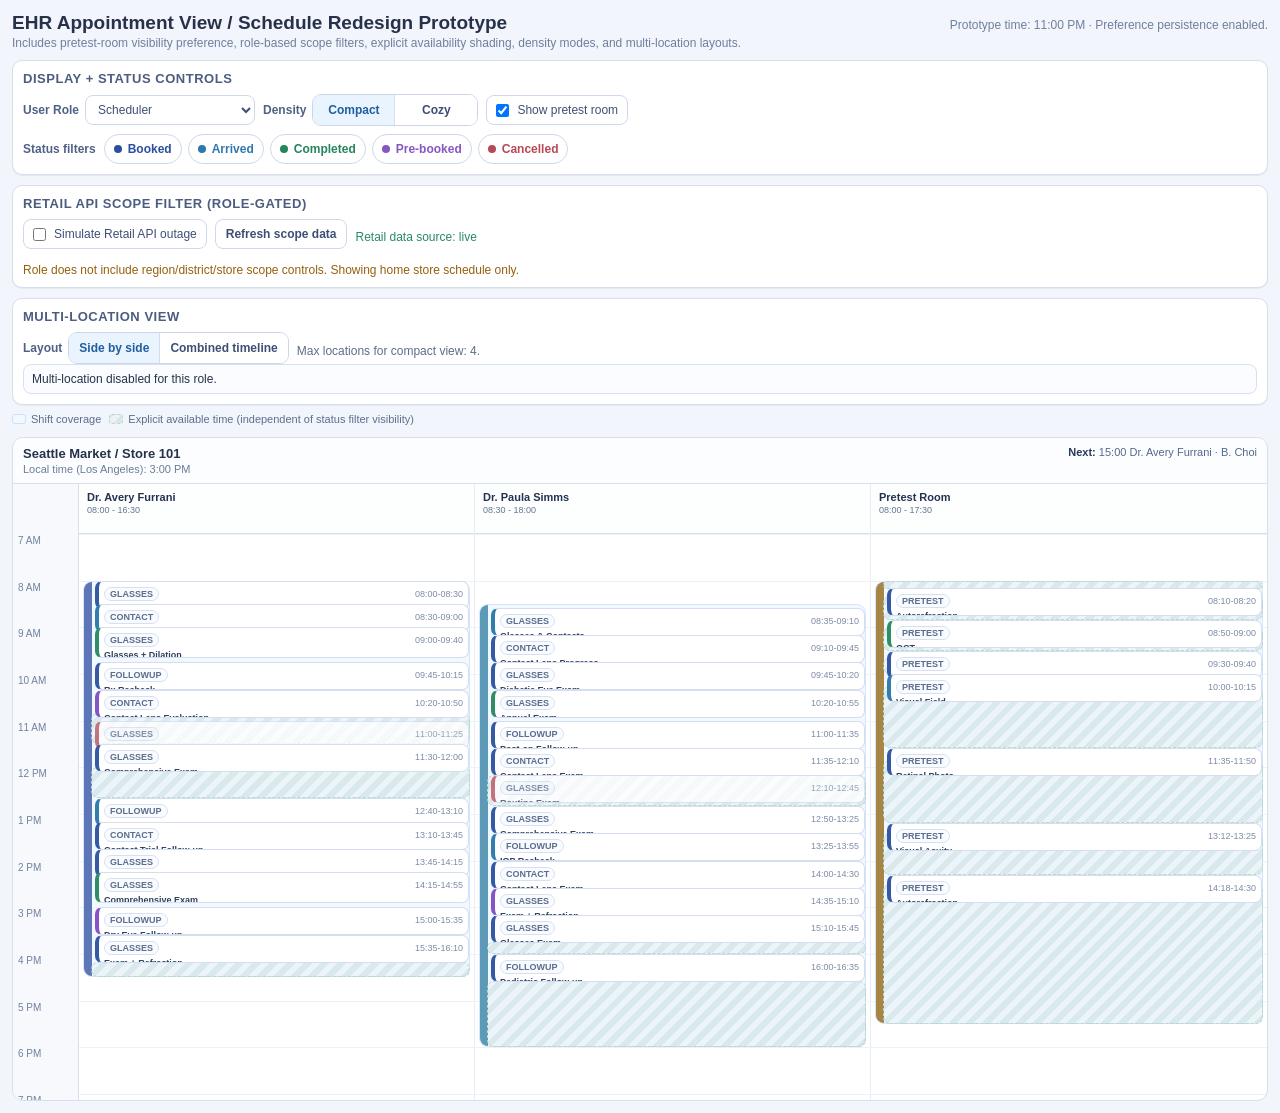
==== provider-schedule-brief-prototype.html @ a5ee4f8d "Implement product-brief UX schedule prototype Co-authored-by: wyethmendoza <wyethmendoza@users.norep" ====
<!DOCTYPE html>
<html lang="en">
  <head>
    <meta charset="UTF-8" />
    <meta name="viewport" content="width=device-width, initial-scale=1.0" />
    <title>EHR Appointment View / Schedule Redesign Prototype</title>
    <style>
      :root {
        --page-bg: #f2f5fb;
        --panel-bg: #ffffff;
        --line: #d8deea;
        --line-soft: #e8edf5;
        --text: #27324a;
        --muted: #6f7f9e;
        --accent: #2772c9;
        --success: #278a64;
        --warn: #b06812;
        --danger: #ba4858;
        --radius: 10px;
        --shadow: 0 1px 0 rgba(20, 36, 78, 0.06);
        --dense-board-height: 560px;
        --cozy-board-height: 760px;
      }

      * {
        box-sizing: border-box;
      }

      body {
        margin: 0;
        font-family: Inter, "Segoe UI", Roboto, Arial, sans-serif;
        color: var(--text);
        background: var(--page-bg);
      }

      .app {
        max-width: 1700px;
        margin: 0 auto;
        padding: 12px;
      }

      .page-title {
        display: flex;
        justify-content: space-between;
        align-items: baseline;
        gap: 12px;
      }

      .page-title h1 {
        margin: 0;
        font-size: 19px;
      }

      .page-title p {
        margin: 2px 0 0;
        font-size: 12px;
        color: var(--muted);
      }

      .meta-hint {
        margin: 0;
        font-size: 12px;
        color: var(--muted);
        white-space: nowrap;
      }

      .panel {
        margin-top: 10px;
        border: 1px solid var(--line);
        border-radius: var(--radius);
        background: var(--panel-bg);
        box-shadow: var(--shadow);
        padding: 10px;
      }

      .panel h2 {
        margin: 0 0 8px;
        font-size: 13px;
        text-transform: uppercase;
        letter-spacing: 0.04em;
        color: #4d5d80;
      }

      .row {
        display: flex;
        flex-wrap: wrap;
        align-items: center;
        gap: 8px;
      }

      .row + .row {
        margin-top: 8px;
      }

      .field {
        display: inline-flex;
        align-items: center;
        gap: 6px;
      }

      .field label {
        font-size: 12px;
        color: #516185;
        font-weight: 600;
      }

      select,
      button,
      .chip-toggle,
      .switch,
      .segmented button {
        height: 30px;
        border-radius: 8px;
        border: 1px solid #cfd8ea;
        background: #fff;
        color: #3f4f74;
        font-size: 12px;
      }

      select {
        min-width: 170px;
        padding: 0 8px;
      }

      button {
        padding: 0 10px;
        font-weight: 600;
      }

      button:hover {
        cursor: pointer;
        border-color: #b6c3de;
      }

      button:disabled {
        opacity: 0.55;
        cursor: not-allowed;
      }

      .switch {
        display: inline-flex;
        align-items: center;
        gap: 8px;
        padding: 0 9px;
      }

      .switch input {
        margin: 0;
      }

      .segmented {
        display: inline-flex;
        border: 1px solid #ccd6e8;
        border-radius: 9px;
        overflow: hidden;
      }

      .segmented button {
        border: 0;
        border-right: 1px solid #d6deed;
        border-radius: 0;
        min-width: 82px;
      }

      .segmented button:last-child {
        border-right: 0;
      }

      .segmented .active {
        background: #e9f4ff;
        color: #1f5f9d;
      }

      .chip-list {
        display: flex;
        flex-wrap: wrap;
        gap: 6px;
      }

      .chip-toggle {
        display: inline-flex;
        align-items: center;
        gap: 6px;
        padding: 0 9px;
        border-radius: 999px;
      }

      .chip-toggle::before {
        content: "";
        width: 8px;
        height: 8px;
        border-radius: 50%;
        background: currentColor;
      }

      .chip-toggle[data-status="booked"] {
        color: #2b4f9f;
      }

      .chip-toggle[data-status="arrived"] {
        color: #2e78b0;
      }

      .chip-toggle[data-status="completed"] {
        color: #23865d;
      }

      .chip-toggle[data-status="prebooked"] {
        color: #8657c3;
      }

      .chip-toggle[data-status="cancelled"] {
        color: #b74956;
      }

      .chip-toggle.off {
        background: #f4f7fb;
        color: #8896b1;
        border-color: #dde4f2;
      }

      .scope-note {
        margin: 6px 0 0;
        font-size: 12px;
        color: #5d6d8c;
      }

      .scope-note.warning {
        color: #95600d;
      }

      .scope-note.error {
        color: var(--danger);
      }

      .scope-note.success {
        color: var(--success);
      }

      .locations-list {
        display: grid;
        grid-template-columns: repeat(auto-fit, minmax(230px, 1fr));
        gap: 6px;
      }

      .location-option {
        border: 1px solid #d8e1f0;
        border-radius: 8px;
        padding: 7px 8px;
        display: flex;
        justify-content: space-between;
        align-items: center;
        gap: 10px;
        background: #fbfcff;
      }

      .location-option span {
        font-size: 12px;
      }

      .location-option small {
        display: block;
        color: #6f7d98;
        font-size: 11px;
      }

      .schedule-grid {
        margin-top: 12px;
        display: grid;
        gap: 10px;
      }

      .schedule-grid.side-by-side {
        grid-template-columns: repeat(auto-fit, minmax(520px, 1fr));
      }

      .store-board {
        border: 1px solid var(--line);
        background: #fff;
        border-radius: 11px;
        overflow: hidden;
      }

      .store-board-header {
        border-bottom: 1px solid var(--line);
        background: #fbfdff;
        padding: 8px 10px;
        display: flex;
        justify-content: space-between;
        align-items: flex-start;
        gap: 10px;
      }

      .store-board-header h3 {
        margin: 0;
        font-size: 13px;
      }

      .store-board-header p {
        margin: 2px 0 0;
        font-size: 11px;
        color: #6e7d99;
      }

      .upcoming {
        max-width: 56%;
        text-align: right;
        font-size: 11px;
        color: #58688c;
      }

      .upcoming strong {
        color: #2a3a5d;
      }

      .board {
        display: grid;
        grid-template-columns: 66px 1fr;
      }

      .time-rail {
        position: relative;
        border-right: 1px solid var(--line);
        background: #f7f9fd;
      }

      .time-label {
        position: absolute;
        left: 5px;
        transform: translateY(-50%);
        font-size: 10px;
        color: #7282a0;
      }

      .lanes {
        display: grid;
      }

      .lane {
        border-right: 1px solid var(--line-soft);
        position: relative;
        min-width: 240px;
      }

      .lane:last-child {
        border-right: 0;
      }

      .lane-header {
        height: 56px;
        border-bottom: 1px solid var(--line);
        background: #fdfefe;
        padding: 7px 8px;
        position: sticky;
        top: 0;
        z-index: 14;
      }

      .lane-header strong {
        display: block;
        font-size: 12px;
        color: #233251;
        white-space: nowrap;
        overflow: hidden;
        text-overflow: ellipsis;
      }

      .lane-header span {
        display: block;
        margin-top: 2px;
        font-size: 10px;
        color: #647494;
      }

      .lane-body {
        position: relative;
      }

      .hour-line {
        position: absolute;
        left: 0;
        right: 0;
        border-top: 1px solid #edf1f8;
        z-index: 1;
      }

      .shift-block {
        position: absolute;
        border: 1px solid #d6e5ff;
        background: #f2f8ff;
        border-radius: 9px;
        z-index: 2;
        overflow: hidden;
      }

      .shift-block::before {
        content: "";
        position: absolute;
        left: 0;
        top: 0;
        bottom: 0;
        width: 8px;
        background: var(--lane-color, #8ea7ce);
      }

      .shift-label-inline {
        position: absolute;
        left: 12px;
        top: 7px;
        right: 7px;
        font-size: 10px;
        color: #41577d;
        white-space: nowrap;
        overflow: hidden;
        text-overflow: ellipsis;
      }

      .availability-block {
        position: absolute;
        left: 12px;
        right: 4px;
        border: 1px dashed #b8d9cc;
        background-image: repeating-linear-gradient(
          -45deg,
          rgba(57, 136, 105, 0.13) 0,
          rgba(57, 136, 105, 0.13) 6px,
          rgba(57, 136, 105, 0.03) 6px,
          rgba(57, 136, 105, 0.03) 12px
        );
        border-radius: 7px;
        z-index: 3;
      }

      .appt {
        position: absolute;
        left: 16px;
        right: 5px;
        border-radius: 7px;
        border: 1px solid #d5def0;
        border-left-width: 4px;
        background: #fff;
        padding: 5px;
        z-index: 6;
        overflow: hidden;
      }

      .appt .line-one {
        display: flex;
        justify-content: space-between;
        align-items: center;
        gap: 6px;
      }

      .appt .line-one small {
        font-size: 9px;
        color: #7d8ba6;
      }

      .appt .line-one .badge {
        font-size: 9px;
        border-radius: 999px;
        padding: 1px 5px;
        border: 1px solid #d7e0ef;
        background: #f8fbff;
        color: #5e6d8d;
        font-weight: 700;
      }

      .appt h4 {
        margin: 3px 0 0;
        font-size: 10px;
        line-height: 1.2;
        color: #30415f;
      }

      .appt p {
        margin: 2px 0 0;
        font-size: 10px;
        color: #223250;
      }

      .appt .meta {
        margin-top: 3px;
        font-size: 9px;
        color: #7483a3;
      }

      .appt .flag {
        margin-top: 3px;
        display: inline-block;
        font-size: 8px;
        border-radius: 999px;
        padding: 1px 5px;
        border: 1px solid #efcfb0;
        background: #fff4e8;
        color: #9f611f;
        font-weight: 700;
      }

      .status-booked {
        border-left-color: #3459a5;
      }

      .status-arrived {
        border-left-color: #2f7eae;
      }

      .status-completed {
        border-left-color: #2f8e66;
      }

      .status-prebooked {
        border-left-color: #8654c4;
      }

      .status-cancelled {
        border-left-color: #ba4858;
        opacity: 0.75;
      }

      .type-glasses .badge {
        background: #f4efff;
        color: #6042a4;
      }

      .type-contact .badge {
        background: #eaf6ff;
        color: #2b6ea2;
      }

      .type-followup .badge {
        background: #eef8ef;
        color: #2a8558;
      }

      .type-pretest .badge {
        background: #fff6eb;
        color: #9a6122;
      }

      .now-line {
        position: absolute;
        left: 0;
        right: 0;
        border-top: 2px solid #ea545a;
        z-index: 12;
      }

      .now-line::after {
        content: attr(data-label);
        position: absolute;
        right: 3px;
        top: -7px;
        font-size: 9px;
        line-height: 1;
        background: #ea545a;
        color: #fff;
        padding: 2px 4px;
        border-radius: 5px;
      }

      .compact .lane-header {
        height: 50px;
      }

      .compact .lane-header strong {
        font-size: 11px;
      }

      .compact .lane-header span {
        font-size: 9px;
      }

      .compact .appt h4 {
        font-size: 9px;
      }

      .compact .appt p,
      .compact .appt .meta,
      .compact .appt .flag {
        display: none;
      }

      .legend {
        margin-top: 8px;
        display: flex;
        gap: 8px;
        flex-wrap: wrap;
        font-size: 11px;
        color: #5e6e8d;
      }

      .legend-item {
        display: inline-flex;
        align-items: center;
        gap: 5px;
      }

      .legend-box {
        width: 14px;
        height: 10px;
        border-radius: 3px;
      }

      .legend-box.shift {
        background: #f2f8ff;
        border: 1px solid #cfe0fb;
      }

      .legend-box.available {
        border: 1px dashed #b8d9cc;
        background-image: repeating-linear-gradient(
          -45deg,
          rgba(57, 136, 105, 0.13) 0,
          rgba(57, 136, 105, 0.13) 6px,
          rgba(57, 136, 105, 0.03) 6px,
          rgba(57, 136, 105, 0.03) 12px
        );
      }

      .empty-state {
        margin-top: 10px;
        border: 1px dashed #cad5e8;
        border-radius: 10px;
        padding: 16px;
        text-align: center;
        background: #fbfdff;
        color: #617394;
        font-size: 13px;
      }

      @media (max-width: 1100px) {
        .schedule-grid.side-by-side {
          grid-template-columns: 1fr;
        }
      }
    </style>
  </head>
  <body>
    <main class="app">
      <header class="page-title">
        <div>
          <h1>EHR Appointment View / Schedule Redesign Prototype</h1>
          <p>
            Includes pretest-room visibility preference, role-based scope filters, explicit
            availability shading, density modes, and multi-location layouts.
          </p>
        </div>
        <p class="meta-hint" id="metaHint"></p>
      </header>

      <section class="panel" id="globalControlsPanel">
        <h2>Display + Status Controls</h2>
        <div class="row">
          <div class="field">
            <label for="roleSelect">User Role</label>
            <select id="roleSelect"></select>
          </div>

          <div class="field">
            <label>Density</label>
            <div class="segmented" id="densityToggle">
              <button type="button" data-density="compact">Compact</button>
              <button type="button" data-density="cozy">Cozy</button>
            </div>
          </div>

          <label class="switch">
            <input type="checkbox" id="showPretestToggle" />
            Show pretest room
          </label>
        </div>

        <div class="row">
          <span style="font-size: 12px; font-weight: 600; color: #516185">Status filters</span>
          <div class="chip-list" id="statusChips"></div>
        </div>
      </section>

      <section class="panel">
        <h2>Retail API Scope Filter (Role-Gated)</h2>
        <div class="row">
          <label class="switch">
            <input type="checkbox" id="simulateApiFailureToggle" />
            Simulate Retail API outage
          </label>
          <button type="button" id="refreshRetailButton">Refresh scope data</button>
          <span class="scope-note" id="apiStatusMessage"></span>
        </div>
        <div class="row" id="scopeFiltersRow"></div>
        <p class="scope-note" id="scopePermissionNote"></p>
      </section>

      <section class="panel">
        <h2>Multi-Location View</h2>
        <div class="row">
          <div class="field">
            <label>Layout</label>
            <div class="segmented" id="layoutToggle">
              <button type="button" data-layout="side-by-side">Side by side</button>
              <button type="button" data-layout="combined">Combined timeline</button>
            </div>
          </div>
          <span class="scope-note" id="multiLocationCapMessage"></span>
        </div>
        <div class="locations-list" id="multiLocationList"></div>
      </section>

      <section class="legend">
        <span class="legend-item"><span class="legend-box shift"></span> Shift coverage</span>
        <span class="legend-item"><span class="legend-box available"></span> Explicit available time (independent of status filter visibility)</span>
      </section>

      <section class="schedule-grid" id="scheduleGrid"></section>
      <section class="empty-state" id="emptyState" hidden></section>
    </main>

    <script>
      const STORAGE_KEYS = {
        role: "ux-nav-role",
        density: "ux-nav-density",
        showPretest: "ux-nav-show-pretest",
        statusVisibility: "ux-nav-status-visibility",
        layout: "ux-nav-layout",
        selectedRegionId: "ux-nav-region",
        selectedDistrictId: "ux-nav-district",
        selectedStoreId: "ux-nav-store",
        selectedLocationIds: "ux-nav-selected-locations",
        retailCache: "ux-nav-retail-cache"
      };

      const ALL_ROLES = [
        "Scheduler",
        "Doctor",
        "OD Leader",
        "HQ Ops",
        "Product",
        "Software Engineer",
        "Contractor"
      ];

      const ROLE_HOME_STORE = {
        Scheduler: "st-seattle",
        Doctor: "st-seattle",
        "OD Leader": "st-seattle",
        "HQ Ops": "st-atlanta",
        Product: "st-nyc",
        "Software Engineer": "st-sf",
        Contractor: "st-boston"
      };

      const SCOPE_ALLOWED_ROLES = new Set([
        "OD Leader",
        "HQ Ops",
        "Product",
        "Software Engineer",
        "Contractor"
      ]);

      const STATUS_ORDER = ["booked", "arrived", "completed", "prebooked", "cancelled"];
      const OCCUPYING_STATUSES = new Set(["booked", "arrived", "completed", "prebooked"]);

      const STATUS_LABELS = {
        booked: "Booked",
        arrived: "Arrived",
        completed: "Completed",
        prebooked: "Pre-booked",
        cancelled: "Cancelled"
      };

      const RETAIL_CATALOG = {
        updatedAt: "2026-09-14T14:55:00Z",
        regions: [
          {
            id: "reg-west",
            name: "West Region",
            districts: [
              {
                id: "dist-pnw",
                name: "PNW District",
                stores: [
                  { id: "st-seattle", name: "Seattle Market / Store 101", timeZone: "America/Los_Angeles" },
                  { id: "st-sf", name: "San Francisco Market / Store 206", timeZone: "America/Los_Angeles" }
                ]
              },
              {
                id: "dist-sw",
                name: "Southwest District",
                stores: [
                  { id: "st-phx", name: "Phoenix Market / Store 330", timeZone: "America/Phoenix" }
                ]
              }
            ]
          },
          {
            id: "reg-east",
            name: "East Region",
            districts: [
              {
                id: "dist-ny",
                name: "Metro East District",
                stores: [
                  { id: "st-nyc", name: "NYC Market / Store 411", timeZone: "America/New_York" },
                  { id: "st-boston", name: "Boston Market / Store 522", timeZone: "America/New_York" }
                ]
              },
              {
                id: "dist-south",
                name: "Southeast District",
                stores: [
                  { id: "st-atlanta", name: "Atlanta Market / Store 610", timeZone: "America/New_York" }
                ]
              }
            ]
          }
        ]
      };

      const SCHEDULES = {
        "st-seattle": {
          storeId: "st-seattle",
          storeName: "Seattle Market / Store 101",
          timeZone: "America/Los_Angeles",
          lanes: [
            {
              laneId: "sea-dr-avery",
              laneType: "doctor",
              doctorName: "Dr. Avery Furrani",
              color: "#5d76b7",
              shift: { start: "08:00", end: "16:30" },
              appointments: [
                appt("08:00", "08:30", "booked", "glasses", "L. Jackson", "Annual Vision Exam", "Exam 1"),
                appt("08:30", "09:00", "arrived", "contact", "R. Beal", "Contact Fit Follow-up", "Exam 1"),
                appt("09:00", "09:40", "completed", "glasses", "D. Kruger", "Glasses + Dilation", "Exam 1"),
                appt("09:45", "10:15", "booked", "followup", "A. Rios", "Rx Recheck", "Exam 1"),
                appt("10:20", "10:50", "prebooked", "contact", "S. Gold", "Contact Lens Evaluation", "Exam 1"),
                appt("11:00", "11:25", "cancelled", "glasses", "M. Bell", "Routine Exam", "Exam 1"),
                appt("11:30", "12:00", "booked", "glasses", "H. Wolfe", "Comprehensive Exam", "Exam 1", "Minor"),
                appt("12:40", "13:10", "arrived", "followup", "P. Snow", "Post-op Check", "Exam 1"),
                appt("13:10", "13:45", "booked", "contact", "E. Ray", "Contact Trial Follow-up", "Exam 1"),
                appt("13:45", "14:15", "booked", "glasses", "N. Verri", "Annual Vision Exam", "Exam 1"),
                appt("14:15", "14:55", "completed", "glasses", "I. Gomez", "Comprehensive Exam", "Exam 1"),
                appt("15:00", "15:35", "prebooked", "followup", "B. Choi", "Dry Eye Follow-up", "Exam 1"),
                appt("15:35", "16:10", "booked", "glasses", "W. Frazier", "Exam + Refraction", "Exam 1")
              ]
            },
            {
              laneId: "sea-dr-simms",
              laneType: "doctor",
              doctorName: "Dr. Paula Simms",
              color: "#5d9ab7",
              shift: { start: "08:30", end: "18:00" },
              appointments: [
                appt("08:35", "09:10", "arrived", "glasses", "G. Okafor", "Glasses & Contacts", "Exam 2"),
                appt("09:10", "09:45", "booked", "contact", "N. Shah", "Contact Lens Progress", "Exam 2"),
                appt("09:45", "10:20", "booked", "glasses", "A. Park", "Diabetic Eye Exam", "Exam 2"),
                appt("10:20", "10:55", "completed", "glasses", "R. Quinn", "Annual Exam", "Exam 2"),
                appt("11:00", "11:35", "booked", "followup", "M. Hall", "Post-op Follow-up", "Exam 2"),
                appt("11:35", "12:10", "booked", "contact", "T. Nair", "Contact Lens Exam", "Exam 2"),
                appt("12:10", "12:45", "cancelled", "glasses", "J. Swann", "Routine Exam", "Exam 2"),
                appt("12:50", "13:25", "booked", "glasses", "H. Ruiz", "Comprehensive Exam", "Exam 2", "Older Adult"),
                appt("13:25", "13:55", "arrived", "followup", "P. Trent", "IOP Recheck", "Exam 2"),
                appt("14:00", "14:30", "booked", "contact", "V. Lian", "Contact Lens Exam", "Exam 2"),
                appt("14:35", "15:10", "prebooked", "glasses", "A. Freidin", "Exam + Refraction", "Exam 2"),
                appt("15:10", "15:45", "booked", "glasses", "M. Felone", "Glasses Exam", "Exam 2"),
                appt("16:00", "16:35", "booked", "followup", "J. Vance", "Pediatric Follow-up", "Exam 2")
              ]
            },
            {
              laneId: "sea-pretest",
              laneType: "pretest",
              doctorName: "Pretest Room",
              color: "#a78545",
              shift: { start: "08:00", end: "17:30" },
              appointments: [
                appt("08:10", "08:20", "booked", "pretest", "R. Beal", "Autorefraction", "Pretest"),
                appt("08:50", "09:00", "completed", "pretest", "D. Kruger", "OCT", "Pretest"),
                appt("09:30", "09:40", "booked", "pretest", "A. Rios", "NCT", "Pretest"),
                appt("10:00", "10:15", "arrived", "pretest", "S. Gold", "Visual Field", "Pretest"),
                appt("11:35", "11:50", "booked", "pretest", "H. Wolfe", "Retinal Photo", "Pretest"),
                appt("13:12", "13:25", "booked", "pretest", "E. Ray", "Visual Acuity", "Pretest"),
                appt("14:18", "14:30", "booked", "pretest", "I. Gomez", "Autorefraction", "Pretest")
              ]
            }
          ]
        },
        "st-sf": {
          storeId: "st-sf",
          storeName: "San Francisco Market / Store 206",
          timeZone: "America/Los_Angeles",
          lanes: [
            {
              laneId: "sf-dr-blake",
              laneType: "doctor",
              doctorName: "Dr. Devon Blake",
              color: "#6f6ac2",
              shift: { start: "07:45", end: "16:15" },
              appointments: [
                appt("08:00", "08:35", "booked", "glasses", "C. Vasquez", "Comprehensive Exam", "Exam 3"),
                appt("08:35", "09:10", "booked", "contact", "P. Nair", "Contact Lens Exam", "Exam 3"),
                appt("09:10", "09:45", "completed", "glasses", "L. Cruz", "Routine Exam", "Exam 3"),
                appt("09:45", "10:20", "arrived", "followup", "C. Pryor", "Medical Follow-up", "Exam 3"),
                appt("10:20", "10:55", "booked", "glasses", "J. Benn", "Annual Vision Exam", "Exam 3"),
                appt("11:00", "11:35", "prebooked", "contact", "I. Soto", "Contact Follow-up", "Exam 3"),
                appt("11:35", "12:05", "booked", "followup", "H. Sato", "Post-op Follow-up", "Exam 3"),
                appt("12:35", "13:10", "booked", "glasses", "S. Ramirez", "Comprehensive Exam", "Exam 3"),
                appt("13:10", "13:40", "booked", "glasses", "T. Doolley", "Routine Exam", "Exam 3"),
                appt("13:40", "14:10", "completed", "glasses", "N. Farr", "Routine Exam", "Exam 3"),
                appt("14:10", "14:45", "cancelled", "contact", "C. Reyes", "Contact Lens Fit", "Exam 3"),
                appt("14:50", "15:25", "booked", "glasses", "P. Ono", "Glasses Exam", "Exam 3"),
                appt("15:25", "16:05", "booked", "followup", "T. Boyle", "IOP Follow-up", "Exam 3")
              ]
            },
            {
              laneId: "sf-dr-kraft",
              laneType: "doctor",
              doctorName: "Dr. Simone Kraft",
              color: "#3d8ebf",
              shift: { start: "08:30", end: "17:45" },
              appointments: [
                appt("08:35", "09:05", "booked", "glasses", "G. Pace", "Comprehensive Exam", "Exam 4"),
                appt("09:05", "09:35", "arrived", "contact", "C. Matias", "Contact Lens Exam", "Exam 4"),
                appt("09:35", "10:10", "booked", "glasses", "S. Fredericks", "Annual Exam", "Exam 4", "Older Adult"),
                appt("10:10", "10:40", "completed", "glasses", "R. Monroe", "Routine Exam", "Exam 4"),
                appt("10:40", "11:15", "booked", "followup", "E. Fox", "Medical Follow-up", "Exam 4"),
                appt("11:15", "11:45", "booked", "contact", "B. Monaco", "Contact Follow-up", "Exam 4"),
                appt("12:30", "13:05", "prebooked", "glasses", "K. Gray", "Exam + Refraction", "Exam 4"),
                appt("13:05", "13:40", "booked", "glasses", "V. Ito", "Comprehensive Exam", "Exam 4"),
                appt("13:40", "14:10", "arrived", "followup", "H. Sellers", "Rx Check", "Exam 4"),
                appt("14:10", "14:45", "booked", "glasses", "S. Cordova", "Annual Vision Exam", "Exam 4"),
                appt("14:45", "15:20", "booked", "contact", "G. Devkuaj", "Contact Lens Exam", "Exam 4"),
                appt("15:20", "15:55", "booked", "glasses", "C. Marah", "Routine Exam", "Exam 4"),
                appt("15:55", "16:30", "cancelled", "glasses", "M. Bowen", "Routine Exam", "Exam 4")
              ]
            },
            {
              laneId: "sf-pretest",
              laneType: "pretest",
              doctorName: "Pretest Room",
              color: "#ab8a4d",
              shift: { start: "08:00", end: "17:00" },
              appointments: [
                appt("08:35", "08:45", "booked", "pretest", "G. Pace", "Autorefraction", "Pretest"),
                appt("09:10", "09:20", "completed", "pretest", "C. Matias", "Visual Field", "Pretest"),
                appt("10:45", "10:55", "booked", "pretest", "E. Fox", "NCT", "Pretest"),
                appt("13:07", "13:17", "booked", "pretest", "K. Gray", "Retinal Photo", "Pretest")
              ]
            }
          ]
        },
        "st-phx": {
          storeId: "st-phx",
          storeName: "Phoenix Market / Store 330",
          timeZone: "America/Phoenix",
          lanes: [
            {
              laneId: "phx-dr-jones",
              laneType: "doctor",
              doctorName: "Dr. Tia Jones",
              color: "#9a76be",
              shift: { start: "08:00", end: "17:00" },
              appointments: [
                appt("08:00", "08:30", "booked", "glasses", "M. Pratt", "Annual Exam", "Exam A"),
                appt("08:30", "09:05", "arrived", "contact", "D. Kapoor", "Contact Lens Exam", "Exam A"),
                appt("09:05", "09:40", "booked", "glasses", "R. Owen", "Comprehensive Exam", "Exam A"),
                appt("10:10", "10:45", "booked", "followup", "A. Elam", "Follow-up", "Exam A"),
                appt("11:00", "11:30", "completed", "glasses", "B. Shaw", "Glasses Exam", "Exam A"),
                appt("12:45", "13:15", "prebooked", "glasses", "N. Flores", "Exam", "Exam A"),
                appt("13:20", "13:55", "booked", "contact", "T. Ramos", "Contact Follow-up", "Exam A"),
                appt("14:00", "14:35", "booked", "glasses", "S. Bell", "Routine Exam", "Exam A"),
                appt("14:40", "15:15", "booked", "glasses", "E. Kane", "Routine Exam", "Exam A")
              ]
            },
            {
              laneId: "phx-pretest",
              laneType: "pretest",
              doctorName: "Pretest Room",
              color: "#ac8f4e",
              shift: { start: "08:15", end: "16:45" },
              appointments: [
                appt("08:20", "08:30", "booked", "pretest", "M. Pratt", "NCT", "Pretest"),
                appt("09:10", "09:20", "booked", "pretest", "R. Owen", "Autorefraction", "Pretest"),
                appt("13:25", "13:35", "booked", "pretest", "T. Ramos", "Visual Acuity", "Pretest")
              ]
            }
          ]
        },
        "st-nyc": {
          storeId: "st-nyc",
          storeName: "NYC Market / Store 411",
          timeZone: "America/New_York",
          lanes: [
            {
              laneId: "ny-dr-hopper",
              laneType: "doctor",
              doctorName: "Dr. Lucia Hopper",
              color: "#5a81b2",
              shift: { start: "08:00", end: "16:00" },
              appointments: [
                appt("08:00", "08:30", "booked", "glasses", "R. Feld", "Annual Exam", "Exam 1"),
                appt("08:30", "09:05", "arrived", "contact", "P. Diaz", "Contact Lens Eval", "Exam 1"),
                appt("09:05", "09:40", "booked", "glasses", "T. Lowe", "Comprehensive Exam", "Exam 1"),
                appt("09:40", "10:15", "booked", "followup", "I. Mann", "Follow-up", "Exam 1"),
                appt("10:15", "10:50", "completed", "glasses", "S. Kwan", "Routine Exam", "Exam 1"),
                appt("10:50", "11:25", "booked", "glasses", "N. Adler", "Exam + Refraction", "Exam 1"),
                appt("12:10", "12:45", "prebooked", "contact", "J. Hale", "Contact Follow-up", "Exam 1"),
                appt("12:45", "13:20", "booked", "glasses", "E. Nash", "Comprehensive Exam", "Exam 1"),
                appt("13:20", "13:55", "booked", "glasses", "M. Ford", "Routine Exam", "Exam 1"),
                appt("13:55", "14:30", "cancelled", "followup", "L. Price", "Medical Follow-up", "Exam 1"),
                appt("14:30", "15:00", "booked", "glasses", "H. Grant", "Routine Exam", "Exam 1")
              ]
            },
            {
              laneId: "ny-pretest",
              laneType: "pretest",
              doctorName: "Pretest Room",
              color: "#9f8753",
              shift: { start: "08:00", end: "15:30" },
              appointments: [
                appt("08:05", "08:15", "booked", "pretest", "R. Feld", "Visual Acuity", "Pretest"),
                appt("10:55", "11:05", "booked", "pretest", "N. Adler", "Retinal Photo", "Pretest"),
                appt("12:47", "12:57", "booked", "pretest", "E. Nash", "NCT", "Pretest")
              ]
            }
          ]
        },
        "st-boston": {
          storeId: "st-boston",
          storeName: "Boston Market / Store 522",
          timeZone: "America/New_York",
          lanes: [
            {
              laneId: "bos-dr-miles",
              laneType: "doctor",
              doctorName: "Dr. Nadia Miles",
              color: "#7d75bb",
              shift: { start: "09:00", end: "18:00" },
              appointments: [
                appt("09:00", "09:35", "booked", "glasses", "C. Webb", "Annual Exam", "Exam B"),
                appt("09:35", "10:10", "arrived", "contact", "K. Sloan", "Contact Lens Exam", "Exam B"),
                appt("10:10", "10:45", "booked", "glasses", "G. Wolfe", "Comprehensive Exam", "Exam B"),
                appt("10:45", "11:20", "booked", "glasses", "P. Muri", "Routine Exam", "Exam B"),
                appt("11:25", "12:00", "completed", "followup", "R. Jan", "Medical Follow-up", "Exam B"),
                appt("12:30", "13:05", "prebooked", "glasses", "A. Dolan", "Annual Exam", "Exam B"),
                appt("13:05", "13:40", "booked", "contact", "D. Rey", "Contact Check", "Exam B"),
                appt("13:40", "14:10", "booked", "glasses", "L. North", "Routine Exam", "Exam B"),
                appt("14:10", "14:45", "booked", "glasses", "I. Kent", "Comprehensive Exam", "Exam B"),
                appt("14:45", "15:20", "cancelled", "followup", "F. Pace", "Follow-up", "Exam B"),
                appt("15:25", "16:00", "booked", "glasses", "H. Clark", "Routine Exam", "Exam B")
              ]
            }
          ]
        },
        "st-atlanta": {
          storeId: "st-atlanta",
          storeName: "Atlanta Market / Store 610",
          timeZone: "America/New_York",
          lanes: [
            {
              laneId: "atl-dr-shaw",
              laneType: "doctor",
              doctorName: "Dr. Elise Shaw",
              color: "#518cb7",
              shift: { start: "08:00", end: "17:30" },
              appointments: [
                appt("08:00", "08:35", "booked", "glasses", "B. Meyer", "Annual Exam", "Exam C"),
                appt("08:35", "09:10", "arrived", "contact", "Z. Yao", "Contact Lens Exam", "Exam C"),
                appt("09:10", "09:45", "booked", "glasses", "P. Knox", "Comprehensive Exam", "Exam C"),
                appt("09:45", "10:20", "completed", "followup", "L. Kim", "Medical Follow-up", "Exam C"),
                appt("10:20", "10:55", "booked", "glasses", "M. Ross", "Routine Exam", "Exam C"),
                appt("11:00", "11:35", "booked", "contact", "S. Lee", "Contact Follow-up", "Exam C"),
                appt("12:25", "13:00", "prebooked", "glasses", "J. Vega", "Exam + Refraction", "Exam C"),
                appt("13:00", "13:35", "booked", "glasses", "D. Wynn", "Routine Exam", "Exam C"),
                appt("13:35", "14:10", "booked", "followup", "A. Phelps", "Follow-up", "Exam C"),
                appt("14:10", "14:45", "booked", "glasses", "T. West", "Comprehensive Exam", "Exam C"),
                appt("14:45", "15:20", "booked", "glasses", "I. Dunn", "Annual Exam", "Exam C"),
                appt("15:20", "15:55", "cancelled", "contact", "W. Price", "Contact Lens Exam", "Exam C")
              ]
            },
            {
              laneId: "atl-pretest",
              laneType: "pretest",
              doctorName: "Pretest Room",
              color: "#a48448",
              shift: { start: "08:00", end: "17:00" },
              appointments: [
                appt("08:10", "08:20", "booked", "pretest", "B. Meyer", "Autorefraction", "Pretest"),
                appt("11:05", "11:15", "booked", "pretest", "S. Lee", "Visual Field", "Pretest"),
                appt("13:05", "13:15", "booked", "pretest", "D. Wynn", "NCT", "Pretest")
              ]
            }
          ]
        }
      };

      function appt(start, end, status, type, patient, title, room, flag) {
        return {
          id: [start, end, patient, status].join("-"),
          start: start,
          end: end,
          status: status,
          type: type,
          patient: patient,
          title: title,
          room: room,
          flag: flag || ""
        };
      }

      const state = {
        role: loadJson(STORAGE_KEYS.role, "Scheduler"),
        density: loadJson(STORAGE_KEYS.density, "compact"),
        showPretest: loadJson(STORAGE_KEYS.showPretest, true),
        statusVisibility: loadJson(STORAGE_KEYS.statusVisibility, {
          booked: true,
          arrived: true,
          completed: true,
          prebooked: true,
          cancelled: true
        }),
        layout: loadJson(STORAGE_KEYS.layout, "side-by-side"),
        selectedRegionId: loadJson(STORAGE_KEYS.selectedRegionId, ""),
        selectedDistrictId: loadJson(STORAGE_KEYS.selectedDistrictId, ""),
        selectedStoreId: loadJson(STORAGE_KEYS.selectedStoreId, ""),
        selectedLocationIds: loadJson(STORAGE_KEYS.selectedLocationIds, []),
        retailData: null,
        retailDataSource: "live",
        retailError: "",
        retailUpdatedAt: "",
        retailLoading: false,
        simulateRetailFailure: false,
        trimNotice: ""
      };

      const refs = {
        roleSelect: document.getElementById("roleSelect"),
        densityToggle: document.getElementById("densityToggle"),
        showPretestToggle: document.getElementById("showPretestToggle"),
        statusChips: document.getElementById("statusChips"),
        simulateApiFailureToggle: document.getElementById("simulateApiFailureToggle"),
        refreshRetailButton: document.getElementById("refreshRetailButton"),
        apiStatusMessage: document.getElementById("apiStatusMessage"),
        scopeFiltersRow: document.getElementById("scopeFiltersRow"),
        scopePermissionNote: document.getElementById("scopePermissionNote"),
        layoutToggle: document.getElementById("layoutToggle"),
        multiLocationList: document.getElementById("multiLocationList"),
        multiLocationCapMessage: document.getElementById("multiLocationCapMessage"),
        scheduleGrid: document.getElementById("scheduleGrid"),
        emptyState: document.getElementById("emptyState"),
        metaHint: document.getElementById("metaHint")
      };

      function loadJson(key, fallbackValue) {
        try {
          const raw = localStorage.getItem(key);
          if (raw === null) {
            return fallbackValue;
          }
          return JSON.parse(raw);
        } catch (error) {
          return fallbackValue;
        }
      }

      function saveJson(key, value) {
        localStorage.setItem(key, JSON.stringify(value));
      }

      function isScopeRole(role) {
        return SCOPE_ALLOWED_ROLES.has(role);
      }

      function fakeRetailApiRequest(shouldFail) {
        return new Promise((resolve, reject) => {
          setTimeout(() => {
            if (shouldFail) {
              reject(new Error("Retail API unavailable"));
              return;
            }
            resolve(RETAIL_CATALOG);
          }, 280);
        });
      }

      async function refreshRetailData() {
        state.retailLoading = true;
        renderApiStatus();
        try {
          const payload = await fakeRetailApiRequest(state.simulateRetailFailure);
          state.retailData = payload;
          state.retailDataSource = "live";
          state.retailError = "";
          state.retailUpdatedAt = payload.updatedAt;
          saveJson(STORAGE_KEYS.retailCache, {
            payload: payload,
            cachedAt: new Date().toISOString()
          });
        } catch (error) {
          const cached = loadJson(STORAGE_KEYS.retailCache, null);
          if (cached && cached.payload) {
            state.retailData = cached.payload;
            state.retailDataSource = "cached";
            state.retailUpdatedAt = cached.cachedAt;
            state.retailError = "Retail API is unavailable. Showing last cached scope data.";
          } else {
            state.retailData = null;
            state.retailDataSource = "none";
            state.retailUpdatedAt = "";
            state.retailError = "Retail API is unavailable and no cached scope data exists.";
          }
        }
        state.retailLoading = false;
        ensureScopeSelections();
        renderAll();
      }

      function flattenStores(data) {
        if (!data || !data.regions) {
          return [];
        }
        const stores = [];
        data.regions.forEach((region) => {
          region.districts.forEach((district) => {
            district.stores.forEach((store) => {
              stores.push({
                regionId: region.id,
                regionName: region.name,
                districtId: district.id,
                districtName: district.name,
                storeId: store.id,
                storeName: store.name,
                timeZone: store.timeZone
              });
            });
          });
        });
        return stores;
      }

      function ensureScopeSelections() {
        const data = state.retailData;
        const allStores = flattenStores(data);
        if (!allStores.length) {
          state.selectedStoreId = ROLE_HOME_STORE[state.role] || "";
          state.selectedLocationIds = state.selectedStoreId ? [state.selectedStoreId] : [];
          saveScopeSelections();
          return;
        }

        const roleDefaultStore = ROLE_HOME_STORE[state.role] || allStores[0].storeId;
        if (!state.selectedStoreId || !allStores.some((store) => store.storeId === state.selectedStoreId)) {
          state.selectedStoreId = roleDefaultStore;
        }

        const selectedStore = allStores.find((store) => store.storeId === state.selectedStoreId) || allStores[0];
        if (!state.selectedRegionId || !data.regions.some((r) => r.id === state.selectedRegionId)) {
          state.selectedRegionId = selectedStore.regionId;
        }

        const region = data.regions.find((item) => item.id === state.selectedRegionId) || data.regions[0];
        if (!state.selectedDistrictId || !region.districts.some((d) => d.id === state.selectedDistrictId)) {
          state.selectedDistrictId = selectedStore.regionId === region.id ? selectedStore.districtId : region.districts[0].id;
        }

        const district = region.districts.find((d) => d.id === state.selectedDistrictId) || region.districts[0];
        if (!district.stores.some((store) => store.id === state.selectedStoreId)) {
          state.selectedStoreId = district.stores[0].id;
        }

        if (!isScopeRole(state.role)) {
          const fallbackStore = roleDefaultStore;
          state.selectedStoreId = allStores.some((store) => store.storeId === fallbackStore)
            ? fallbackStore
            : allStores[0].storeId;
          state.selectedLocationIds = [state.selectedStoreId];
          saveScopeSelections();
          return;
        }

        const candidateStores = getCandidateMultiLocationStores();
        const candidateStoreIds = new Set(candidateStores.map((store) => store.storeId));
        let selected = Array.isArray(state.selectedLocationIds) ? state.selectedLocationIds.filter((id) => candidateStoreIds.has(id)) : [];

        if (!selected.length) {
          selected = [state.selectedStoreId];
        }

        if (!selected.includes(state.selectedStoreId)) {
          selected.unshift(state.selectedStoreId);
        }

        const maxSelectable = state.density === "compact" ? 4 : 3;
        if (selected.length > maxSelectable) {
          selected = selected.slice(0, maxSelectable);
          state.trimNotice = "Location selection trimmed to fit current density without scrolling.";
        } else {
          state.trimNotice = "";
        }

        state.selectedLocationIds = selected;
        saveScopeSelections();
      }

      function saveScopeSelections() {
        saveJson(STORAGE_KEYS.selectedRegionId, state.selectedRegionId);
        saveJson(STORAGE_KEYS.selectedDistrictId, state.selectedDistrictId);
        saveJson(STORAGE_KEYS.selectedStoreId, state.selectedStoreId);
        saveJson(STORAGE_KEYS.selectedLocationIds, state.selectedLocationIds);
      }

      function getRegionById(regionId) {
        if (!state.retailData) {
          return null;
        }
        return state.retailData.regions.find((region) => region.id === regionId) || null;
      }

      function getDistrictById(region, districtId) {
        if (!region) {
          return null;
        }
        return region.districts.find((district) => district.id === districtId) || null;
      }

      function getStoreById(storeId) {
        const stores = flattenStores(state.retailData);
        return stores.find((store) => store.storeId === storeId) || null;
      }

      function getCandidateMultiLocationStores() {
        const stores = flattenStores(state.retailData);
        if (!stores.length) {
          return [];
        }
        if (!isScopeRole(state.role)) {
          const homeStoreId = ROLE_HOME_STORE[state.role];
          return stores.filter((store) => store.storeId === homeStoreId);
        }
        return stores.filter((store) => store.regionId === state.selectedRegionId);
      }

      function parseMinutes(value) {
        const parts = value.split(":").map(Number);
        return parts[0] * 60 + parts[1];
      }

      function toClock(minutes) {
        const hour24 = Math.floor(minutes / 60);
        const minute = String(minutes % 60).padStart(2, "0");
        const suffix = hour24 >= 12 ? "PM" : "AM";
        const hour12 = hour24 % 12 || 12;
        return hour12 + ":" + minute + " " + suffix;
      }

      function formatShortTZ(tz) {
        if (!tz) {
          return "";
        }
        const parts = tz.split("/");
        return parts[parts.length - 1].replace(/_/g, " ");
      }

      function timeInTimeZone(tz) {
        const now = new Date();
        const parts = new Intl.DateTimeFormat("en-US", {
          timeZone: tz,
          hour: "2-digit",
          minute: "2-digit",
          hour12: false
        }).formatToParts(now);
        const hour = Number(parts.find((part) => part.type === "hour").value);
        const minute = Number(parts.find((part) => part.type === "minute").value);
        return { minutes: hour * 60 + minute, label: toClock(hour * 60 + minute) };
      }

      function computeAvailableIntervals(shiftStart, shiftEnd, appointments) {
        const start = parseMinutes(shiftStart);
        const end = parseMinutes(shiftEnd);
        const busy = appointments
          .filter((item) => OCCUPYING_STATUSES.has(item.status))
          .map((item) => [parseMinutes(item.start), parseMinutes(item.end)])
          .filter((range) => range[1] > start && range[0] < end)
          .map((range) => [Math.max(start, range[0]), Math.min(end, range[1])])
          .sort((a, b) => a[0] - b[0]);

        const merged = [];
        busy.forEach((range) => {
          if (!merged.length || range[0] > merged[merged.length - 1][1]) {
            merged.push([range[0], range[1]]);
          } else {
            merged[merged.length - 1][1] = Math.max(merged[merged.length - 1][1], range[1]);
          }
        });

        const available = [];
        let cursor = start;
        merged.forEach((range) => {
          if (range[0] > cursor) {
            available.push([cursor, range[0]]);
          }
          cursor = Math.max(cursor, range[1]);
        });
        if (cursor < end) {
          available.push([cursor, end]);
        }
        return available.filter((range) => range[1] - range[0] >= 10);
      }

      function buildRoleOptions() {
        refs.roleSelect.innerHTML = ALL_ROLES.map((role) => "<option>" + role + "</option>").join("");
        refs.roleSelect.value = state.role;
      }

      function renderDensityToggle() {
        const buttons = refs.densityToggle.querySelectorAll("button");
        buttons.forEach((button) => {
          button.classList.toggle("active", button.dataset.density === state.density);
        });
      }

      function renderLayoutToggle() {
        const buttons = refs.layoutToggle.querySelectorAll("button");
        buttons.forEach((button) => {
          button.classList.toggle("active", button.dataset.layout === state.layout);
        });
      }

      function renderStatusChips() {
        refs.statusChips.innerHTML = STATUS_ORDER.map((status) => {
          const enabled = !!state.statusVisibility[status];
          const cssClass = enabled ? "" : "off";
          return (
            '<button type="button" class="chip-toggle ' +
            cssClass +
            '" data-status="' +
            status +
            '">' +
            STATUS_LABELS[status] +
            "</button>"
          );
        }).join("");
      }

      function renderApiStatus() {
        if (state.retailLoading) {
          refs.apiStatusMessage.className = "scope-note";
          refs.apiStatusMessage.textContent = "Loading Retail API data...";
          return;
        }
        if (state.retailError) {
          refs.apiStatusMessage.className =
            "scope-note " + (state.retailDataSource === "cached" ? "warning" : "error");
          refs.apiStatusMessage.textContent = state.retailError;
          return;
        }
        refs.apiStatusMessage.className = "scope-note success";
        refs.apiStatusMessage.textContent = "Retail data source: live";
      }

      function renderScopeFilters() {
        const roleCanScope = isScopeRole(state.role);
        refs.scopeFiltersRow.innerHTML = "";
        if (!roleCanScope) {
          refs.scopePermissionNote.className = "scope-note warning";
          refs.scopePermissionNote.textContent =
            "Role does not include region/district/store scope controls. Showing home store schedule only.";
          return;
        }

        refs.scopePermissionNote.className = "scope-note";
        refs.scopePermissionNote.textContent =
          "Single-select scope filter (region/district/store). Multi-location compare is configured below.";

        if (!state.retailData) {
          refs.scopeFiltersRow.innerHTML = '<span class="scope-note error">No scope data available.</span>';
          return;
        }

        const region = getRegionById(state.selectedRegionId) || state.retailData.regions[0];
        const district = getDistrictById(region, state.selectedDistrictId) || region.districts[0];

        refs.scopeFiltersRow.innerHTML =
          '<div class="field"><label for="regionSelect">Region</label><select id="regionSelect"></select></div>' +
          '<div class="field"><label for="districtSelect">District</label><select id="districtSelect"></select></div>' +
          '<div class="field"><label for="storeSelect">Store</label><select id="storeSelect"></select></div>';

        const regionSelect = document.getElementById("regionSelect");
        const districtSelect = document.getElementById("districtSelect");
        const storeSelect = document.getElementById("storeSelect");

        regionSelect.innerHTML = state.retailData.regions
          .map((item) => '<option value="' + item.id + '">' + item.name + "</option>")
          .join("");
        regionSelect.value = state.selectedRegionId;

        districtSelect.innerHTML = region.districts
          .map((item) => '<option value="' + item.id + '">' + item.name + "</option>")
          .join("");
        districtSelect.value = state.selectedDistrictId;

        storeSelect.innerHTML = district.stores
          .map((item) => '<option value="' + item.id + '">' + item.name + "</option>")
          .join("");
        storeSelect.value = state.selectedStoreId;
      }

      function renderMultiLocationOptions() {
        const roleCanScope = isScopeRole(state.role);
        const maxSelectable = state.density === "compact" ? 4 : 3;
        refs.multiLocationCapMessage.textContent =
          "Max locations for " + state.density + " view: " + maxSelectable + ".";

        if (!roleCanScope) {
          refs.multiLocationList.innerHTML =
            '<div class="location-option"><span>Multi-location disabled for this role.</span></div>';
          return;
        }

        const candidateStores = getCandidateMultiLocationStores();
        refs.multiLocationList.innerHTML = candidateStores
          .map((store) => {
            const selected = state.selectedLocationIds.includes(store.storeId) ? "checked" : "";
            return (
              '<label class="location-option">' +
              "<span>" +
              store.storeName +
              "<small>" +
              store.districtName +
              " · " +
              formatShortTZ(store.timeZone) +
              "</small></span>" +
              '<input type="checkbox" data-location-id="' +
              store.storeId +
              '" ' +
              selected +
              " />" +
              "</label>"
            );
          })
          .join("");

        if (!candidateStores.length) {
          refs.multiLocationList.innerHTML =
            '<div class="location-option"><span>No locations available for this scope.</span></div>';
        }
      }

      function renderMetaHint() {
        const now = new Date();
        refs.metaHint.textContent =
          "Prototype time: " +
          now.toLocaleString([], { hour: "2-digit", minute: "2-digit" }) +
          " · Preference persistence enabled.";
      }

      function currentDayConfig() {
        if (state.density === "compact") {
          return { dayStart: 7 * 60, dayEnd: 19 * 60, boardHeight: 560, minCardHeight: 28 };
        }
        return { dayStart: 7 * 60, dayEnd: 19 * 60, boardHeight: 760, minCardHeight: 38 };
      }

      function minuteToTop(minute, cfg) {
        return ((minute - cfg.dayStart) / (cfg.dayEnd - cfg.dayStart)) * cfg.boardHeight;
      }

      function renderScheduleBoards() {
        refs.scheduleGrid.innerHTML = "";
        refs.emptyState.hidden = true;
        refs.scheduleGrid.classList.toggle("side-by-side", state.layout === "side-by-side");

        const storesToRender = resolveStoresToRender();
        if (!storesToRender.length) {
          refs.emptyState.hidden = false;
          refs.emptyState.textContent = "No schedules available for the current scope.";
          return;
        }

        if (state.layout === "combined") {
          const combinedStore = buildCombinedStore(storesToRender);
          const boardNode = buildStoreBoard(combinedStore, true);
          refs.scheduleGrid.appendChild(boardNode);
          return;
        }

        storesToRender.forEach((store) => {
          const boardNode = buildStoreBoard(store, false);
          refs.scheduleGrid.appendChild(boardNode);
        });
      }

      function resolveStoresToRender() {
        const allStores = flattenStores(state.retailData);
        const allStoreMap = new Map(allStores.map((store) => [store.storeId, store]));
        if (!allStores.length) {
          return [];
        }

        if (!isScopeRole(state.role)) {
          const storeId = ROLE_HOME_STORE[state.role] || allStores[0].storeId;
          const schedule = SCHEDULES[storeId];
          return schedule ? [schedule] : [];
        }

        const selectedIds = Array.isArray(state.selectedLocationIds) && state.selectedLocationIds.length
          ? state.selectedLocationIds
          : [state.selectedStoreId];

        return selectedIds
          .map((id) => {
            const schedule = SCHEDULES[id];
            const info = allStoreMap.get(id);
            if (!schedule || !info) {
              return null;
            }
            return {
              storeId: schedule.storeId,
              storeName: info.storeName,
              timeZone: info.timeZone,
              lanes: schedule.lanes
            };
          })
          .filter(Boolean);
      }

      function buildCombinedStore(stores) {
        const lanes = [];
        stores.forEach((store) => {
          store.lanes.forEach((lane) => {
            lanes.push({
              laneId: store.storeId + "-" + lane.laneId,
              laneType: lane.laneType,
              doctorName: lane.doctorName,
              color: lane.color,
              shift: lane.shift,
              appointments: lane.appointments,
              locationTag: store.storeName,
              timeZone: store.timeZone
            });
          });
        });
        return {
          storeId: "combined",
          storeName: "Combined Timeline (" + stores.length + " locations)",
          timeZone: "",
          lanes: lanes
        };
      }

      function buildStoreBoard(store, isCombined) {
        const cfg = currentDayConfig();
        const board = document.createElement("article");
        board.className = "store-board " + (state.density === "compact" ? "compact" : "cozy");

        const upcoming = computeUpcoming(store, isCombined);
        const localTimeLabel = isCombined
          ? "Multiple time zones"
          : "Local time (" + formatShortTZ(store.timeZone) + "): " + timeInTimeZone(store.timeZone).label;

        board.innerHTML =
          '<header class="store-board-header">' +
          "<div><h3>" +
          store.storeName +
          "</h3><p>" +
          localTimeLabel +
          "</p></div>" +
          '<div class="upcoming">' +
          (upcoming ? "<strong>Next:</strong> " + upcoming : "No upcoming appointments") +
          "</div>" +
          "</header>";

        const boardBody = document.createElement("section");
        boardBody.className = "board";

        const visibleLanes = store.lanes.filter((lane) => {
          if (lane.laneType === "pretest" && !state.showPretest) {
            return false;
          }
          return true;
        });

        if (!visibleLanes.length) {
          const noLanes = document.createElement("div");
          noLanes.className = "empty-state";
          noLanes.textContent = "All lanes hidden by current filters.";
          board.appendChild(noLanes);
          return board;
        }

        const timeRail = document.createElement("aside");
        timeRail.className = "time-rail";
        timeRail.style.height = cfg.boardHeight + 56 + "px";
        for (let hour = 7; hour <= 19; hour += 1) {
          const top = minuteToTop(hour * 60, cfg) + 56;
          const label = document.createElement("div");
          label.className = "time-label";
          label.style.top = top + "px";
          label.textContent = toClock(hour * 60).replace(":00 ", " ");
          timeRail.appendChild(label);
        }
        boardBody.appendChild(timeRail);

        const lanes = document.createElement("div");
        lanes.className = "lanes";
        lanes.style.gridTemplateColumns = "repeat(" + visibleLanes.length + ", minmax(240px, 1fr))";

        visibleLanes.forEach((lane) => {
          lanes.appendChild(buildLaneNode(lane, store, cfg, isCombined));
        });

        boardBody.appendChild(lanes);
        board.appendChild(boardBody);
        return board;
      }

      function buildLaneNode(lane, store, cfg, isCombined) {
        const laneNode = document.createElement("article");
        laneNode.className = "lane";
        laneNode.innerHTML =
          '<header class="lane-header">' +
          "<strong>" +
          lane.doctorName +
          "</strong>" +
          "<span>" +
          lane.shift.start +
          " - " +
          lane.shift.end +
          (isCombined ? " · " + lane.locationTag : "") +
          "</span>" +
          "</header>";

        const body = document.createElement("div");
        body.className = "lane-body";
        body.style.height = cfg.boardHeight + "px";

        for (let hour = 7; hour <= 19; hour += 1) {
          const top = minuteToTop(hour * 60, cfg);
          const line = document.createElement("div");
          line.className = "hour-line";
          line.style.top = top + "px";
          body.appendChild(line);
        }

        const shiftStart = parseMinutes(lane.shift.start);
        const shiftEnd = parseMinutes(lane.shift.end);
        const shiftTop = minuteToTop(shiftStart, cfg);
        const shiftHeight = Math.max(minuteToTop(shiftEnd, cfg) - shiftTop, 18);

        const shiftBlock = document.createElement("div");
        shiftBlock.className = "shift-block";
        shiftBlock.style.setProperty("--lane-color", lane.color || "#8ea7ce");
        shiftBlock.style.top = shiftTop + "px";
        shiftBlock.style.height = shiftHeight + "px";
        shiftBlock.style.left = "4px";
        shiftBlock.style.right = "4px";
        shiftBlock.innerHTML =
          '<div class="shift-label-inline">' +
          lane.doctorName +
          " · Shift " +
          lane.shift.start +
          "-" +
          lane.shift.end +
          "</div>";
        body.appendChild(shiftBlock);

        const available = computeAvailableIntervals(lane.shift.start, lane.shift.end, lane.appointments);
        available.forEach((range) => {
          const top = minuteToTop(range[0], cfg);
          const height = Math.max(minuteToTop(range[1], cfg) - top, 8);
          const availableNode = document.createElement("div");
          availableNode.className = "availability-block";
          availableNode.style.top = top + "px";
          availableNode.style.height = height + "px";
          body.appendChild(availableNode);
        });

        const visibleAppointments = lane.appointments.filter((item) => !!state.statusVisibility[item.status]);
        visibleAppointments.forEach((item) => {
          const start = parseMinutes(item.start);
          const end = parseMinutes(item.end);
          const top = minuteToTop(start, cfg);
          const height = Math.max(minuteToTop(end, cfg) - top, cfg.minCardHeight);
          const card = document.createElement("section");
          card.className = "appt status-" + item.status + " type-" + item.type;
          card.style.top = top + "px";
          card.style.height = height + "px";
          card.innerHTML =
            '<div class="line-one"><span class="badge">' +
            item.type.toUpperCase() +
            "</span><small>" +
            item.start +
            "-" +
            item.end +
            "</small></div>" +
            "<h4>" +
            item.title +
            "</h4>" +
            "<p>" +
            item.patient +
            "</p>" +
            '<div class="meta">' +
            STATUS_LABELS[item.status] +
            " · " +
            item.room +
            "</div>" +
            (item.flag ? '<span class="flag">' + item.flag.toUpperCase() + "</span>" : "");
          body.appendChild(card);
        });

        if (state.density === "cozy") {
          const tz = lane.timeZone || store.timeZone;
          if (tz) {
            const localNow = timeInTimeZone(tz);
            const minute = localNow.minutes;
            if (minute >= cfg.dayStart && minute <= cfg.dayEnd) {
              const line = document.createElement("div");
              line.className = "now-line";
              line.style.top = minuteToTop(minute, cfg) + "px";
              line.dataset.label = "Now " + localNow.label;
              body.appendChild(line);
            }
          }
        }

        laneNode.appendChild(body);
        return laneNode;
      }

      function computeUpcoming(store, isCombined) {
        const upcomingEntries = [];
        const seen = new Set();

        store.lanes.forEach((lane) => {
          if (lane.laneType === "pretest" && !state.showPretest) {
            return;
          }
          const tz = lane.timeZone || store.timeZone;
          if (!tz) {
            return;
          }
          const now = timeInTimeZone(tz).minutes;
          lane.appointments.forEach((item) => {
            if (item.status === "cancelled") {
              return;
            }
            const start = parseMinutes(item.start);
            if (start >= now) {
              const key = lane.laneId + "-" + item.id;
              if (seen.has(key)) {
                return;
              }
              seen.add(key);
              upcomingEntries.push({
                minute: start,
                text:
                  item.start +
                  " " +
                  lane.doctorName +
                  (isCombined ? " (" + (lane.locationTag || "") + ")" : "") +
                  " · " +
                  item.patient
              });
            }
          });
        });

        upcomingEntries.sort((a, b) => a.minute - b.minute);
        if (!upcomingEntries.length) {
          return "";
        }
        return upcomingEntries
          .slice(0, state.density === "compact" ? 1 : 2)
          .map((item) => item.text)
          .join(" | ");
      }

      function renderAll() {
        renderMetaHint();
        buildRoleOptions();
        refs.showPretestToggle.checked = !!state.showPretest;
        refs.simulateApiFailureToggle.checked = !!state.simulateRetailFailure;
        renderDensityToggle();
        renderLayoutToggle();
        renderStatusChips();
        renderApiStatus();
        renderScopeFilters();
        renderMultiLocationOptions();
        renderScheduleBoards();

        if (state.trimNotice) {
          refs.multiLocationCapMessage.textContent += " " + state.trimNotice;
        }
      }

      function bindEvents() {
        refs.roleSelect.addEventListener("change", () => {
          state.role = refs.roleSelect.value;
          saveJson(STORAGE_KEYS.role, state.role);
          ensureScopeSelections();
          renderAll();
        });

        refs.densityToggle.addEventListener("click", (event) => {
          const target = event.target;
          if (!(target instanceof HTMLElement) || !target.dataset.density) {
            return;
          }
          state.density = target.dataset.density;
          saveJson(STORAGE_KEYS.density, state.density);
          ensureScopeSelections();
          renderAll();
        });

        refs.layoutToggle.addEventListener("click", (event) => {
          const target = event.target;
          if (!(target instanceof HTMLElement) || !target.dataset.layout) {
            return;
          }
          state.layout = target.dataset.layout;
          saveJson(STORAGE_KEYS.layout, state.layout);
          renderAll();
        });

        refs.showPretestToggle.addEventListener("change", () => {
          state.showPretest = refs.showPretestToggle.checked;
          saveJson(STORAGE_KEYS.showPretest, state.showPretest);
          renderAll();
        });

        refs.statusChips.addEventListener("click", (event) => {
          const target = event.target;
          if (!(target instanceof HTMLElement) || !target.dataset.status) {
            return;
          }
          const status = target.dataset.status;
          state.statusVisibility[status] = !state.statusVisibility[status];
          saveJson(STORAGE_KEYS.statusVisibility, state.statusVisibility);
          renderAll();
        });

        refs.simulateApiFailureToggle.addEventListener("change", () => {
          state.simulateRetailFailure = refs.simulateApiFailureToggle.checked;
        });

        refs.refreshRetailButton.addEventListener("click", () => {
          refreshRetailData();
        });

        refs.scopeFiltersRow.addEventListener("change", (event) => {
          const target = event.target;
          if (!(target instanceof HTMLSelectElement)) {
            return;
          }
          if (target.id === "regionSelect") {
            state.selectedRegionId = target.value;
            const region = getRegionById(state.selectedRegionId);
            if (region) {
              state.selectedDistrictId = region.districts[0].id;
              state.selectedStoreId = region.districts[0].stores[0].id;
            }
          } else if (target.id === "districtSelect") {
            state.selectedDistrictId = target.value;
            const region = getRegionById(state.selectedRegionId);
            const district = getDistrictById(region, state.selectedDistrictId);
            if (district) {
              state.selectedStoreId = district.stores[0].id;
            }
          } else if (target.id === "storeSelect") {
            state.selectedStoreId = target.value;
          }

          if (!state.selectedLocationIds.includes(state.selectedStoreId)) {
            state.selectedLocationIds.unshift(state.selectedStoreId);
          }

          ensureScopeSelections();
          renderAll();
        });

        refs.multiLocationList.addEventListener("change", (event) => {
          const target = event.target;
          if (!(target instanceof HTMLInputElement) || !target.dataset.locationId) {
            return;
          }
          const id = target.dataset.locationId;
          const selected = new Set(state.selectedLocationIds);
          if (target.checked) {
            selected.add(id);
          } else {
            selected.delete(id);
          }
          if (!selected.has(state.selectedStoreId)) {
            selected.add(state.selectedStoreId);
          }
          state.selectedLocationIds = Array.from(selected);
          ensureScopeSelections();
          renderAll();
        });
      }

      async function init() {
        bindEvents();
        await refreshRetailData();
      }

      init();
    </script>
  </body>
</html>
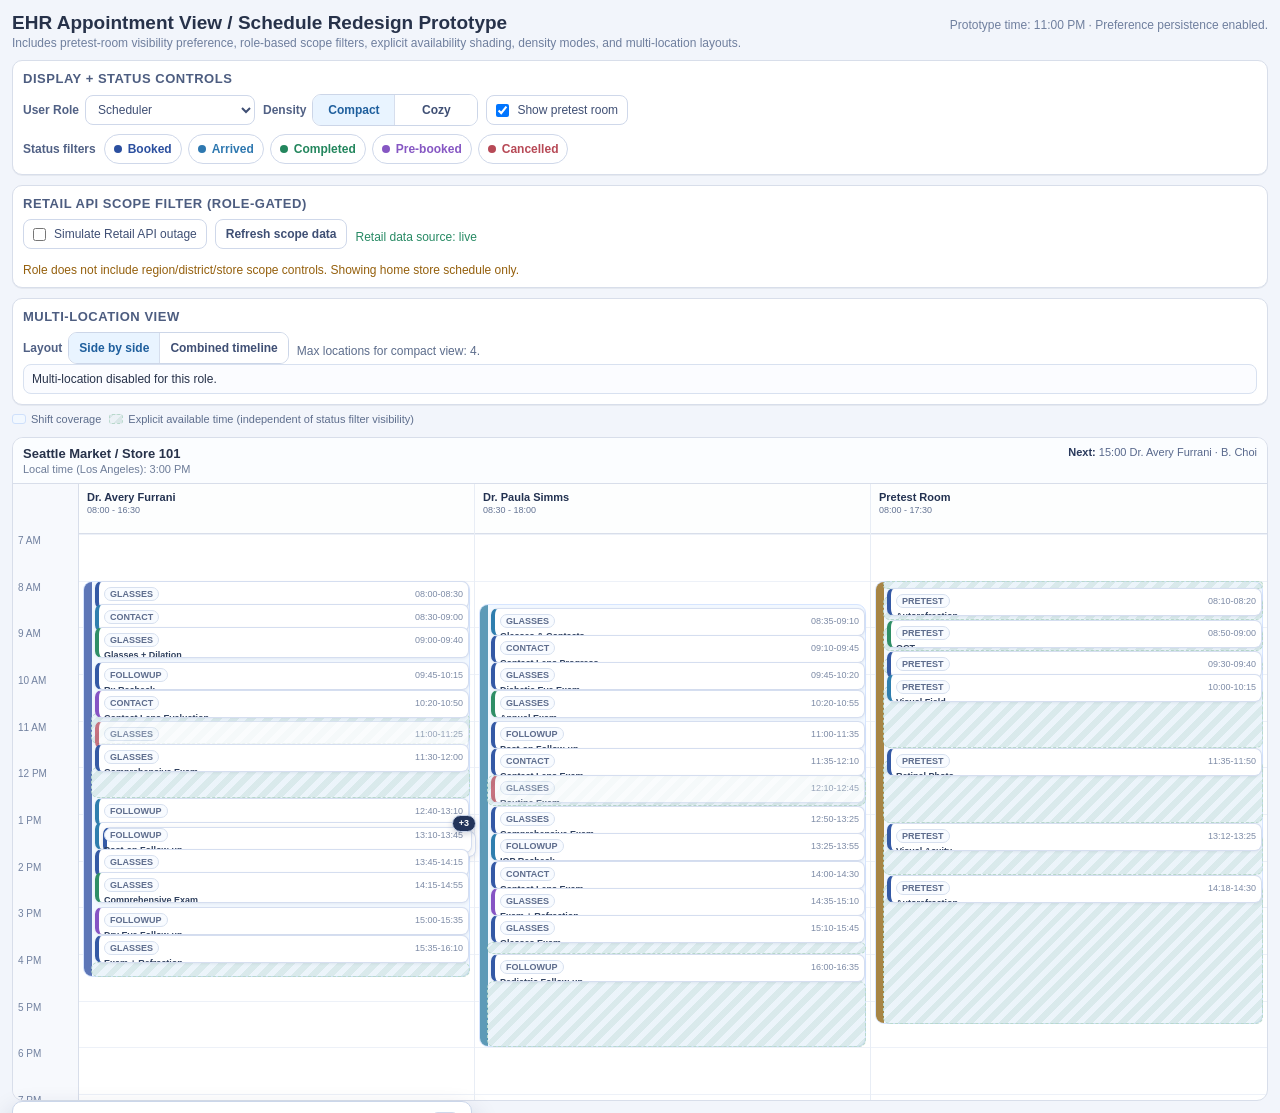
==== commit 7eac12d1: "Add concurrent appointment stack and popover interactions Co-authored-by: wyethmendoza <wyethmendoza" ====
--- a/provider-schedule-brief-prototype.html
+++ b/provider-schedule-brief-prototype.html
@@ -442,6 +442,50 @@
         padding: 5px;
         z-index: 6;
         overflow: hidden;
+        box-shadow: 0 1px 3px rgba(28, 45, 81, 0.07);
+        transition: transform 120ms ease, box-shadow 120ms ease;
+      }
+
+      .appt-inner {
+        position: relative;
+        z-index: 4;
+      }
+
+      .appt.is-stack {
+        cursor: pointer;
+        overflow: visible;
+      }
+
+      .appt.is-stack:hover {
+        transform: translateY(-1px);
+        box-shadow: 0 4px 10px rgba(28, 45, 81, 0.18);
+      }
+
+      .stack-layer {
+        position: absolute;
+        border-radius: 7px;
+        border: 1px solid #d5def0;
+        border-left-width: 4px;
+        background: #fff;
+        z-index: 1;
+        pointer-events: none;
+        box-shadow: 0 2px 6px rgba(28, 45, 81, 0.12);
+      }
+
+      .stack-count-badge {
+        position: absolute;
+        top: -8px;
+        right: -8px;
+        z-index: 7;
+        border-radius: 999px;
+        border: 1px solid #cad5ea;
+        background: #23345a;
+        color: #fff;
+        font-size: 9px;
+        font-weight: 700;
+        line-height: 1;
+        padding: 3px 6px;
+        box-shadow: 0 2px 6px rgba(28, 45, 81, 0.2);
       }
 
       .appt .line-one {
@@ -579,6 +623,119 @@
       .compact .appt .meta,
       .compact .appt .flag {
         display: none;
+      }
+
+      .stack-popover-backdrop {
+        position: fixed;
+        inset: 0;
+        z-index: 39;
+        background: rgba(12, 20, 38, 0.12);
+      }
+
+      .stack-popover {
+        position: fixed;
+        z-index: 40;
+        width: min(460px, calc(100vw - 20px));
+        max-height: min(460px, calc(100vh - 20px));
+        background: #fff;
+        border: 1px solid #cbd6ea;
+        border-radius: 10px;
+        box-shadow: 0 14px 28px rgba(18, 35, 68, 0.24);
+        display: flex;
+        flex-direction: column;
+      }
+
+      .stack-popover-header {
+        padding: 10px 12px 8px;
+        border-bottom: 1px solid #e3e9f4;
+        display: flex;
+        align-items: flex-start;
+        justify-content: space-between;
+        gap: 10px;
+      }
+
+      .stack-popover-header h4 {
+        margin: 0;
+        font-size: 13px;
+        color: #243457;
+      }
+
+      .stack-popover-header p {
+        margin: 3px 0 0;
+        font-size: 11px;
+        color: #5e6e8d;
+      }
+
+      .stack-popover-close {
+        border-radius: 7px;
+        width: 28px;
+        min-width: 28px;
+        padding: 0;
+      }
+
+      .stack-popover-list {
+        overflow: auto;
+        padding: 8px;
+      }
+
+      .stack-popover-item {
+        border: 1px solid #d8e0f0;
+        border-radius: 8px;
+        padding: 7px;
+        background: #fbfdff;
+      }
+
+      .stack-popover-item + .stack-popover-item {
+        margin-top: 7px;
+      }
+
+      .stack-popover-item-main {
+        width: 100%;
+        border: 0;
+        padding: 0;
+        height: auto;
+        background: transparent;
+        text-align: left;
+        color: inherit;
+      }
+
+      .stack-popover-item-main:hover {
+        border: 0;
+      }
+
+      .stack-popover-title-row {
+        display: flex;
+        gap: 8px;
+        justify-content: space-between;
+        align-items: baseline;
+      }
+
+      .stack-popover-title-row strong {
+        font-size: 12px;
+        color: #233355;
+      }
+
+      .stack-popover-title-row small {
+        font-size: 10px;
+        color: #647393;
+      }
+
+      .stack-popover-meta {
+        margin-top: 3px;
+        font-size: 11px;
+        color: #516288;
+      }
+
+      .stack-popover-actions {
+        margin-top: 7px;
+        display: flex;
+        gap: 6px;
+      }
+
+      .stack-popover-actions button {
+        height: 24px;
+        font-size: 11px;
+        border-radius: 6px;
       }
 
       .legend {
@@ -713,6 +870,18 @@
 
       <section class="schedule-grid" id="scheduleGrid"></section>
       <section class="empty-state" id="emptyState" hidden></section>
+
+      <div class="stack-popover-backdrop" id="stackPopoverBackdrop" hidden></div>
+      <aside class="stack-popover" id="stackPopover" hidden aria-label="Concurrent appointments popover">
+        <header class="stack-popover-header">
+          <div>
+            <h4 id="stackPopoverTitle"></h4>
+            <p id="stackPopoverMeta"></p>
+          </div>
+          <button type="button" class="stack-popover-close" id="stackPopoverClose" aria-label="Close popover">×</button>
+        </header>
+        <div class="stack-popover-list" id="stackPopoverList"></div>
+      </aside>
     </main>
 
     <script>
@@ -766,6 +935,13 @@
         completed: "Completed",
         prebooked: "Pre-booked",
         cancelled: "Cancelled"
+      };
+      const STATUS_PRIORITY = {
+        arrived: 0,
+        booked: 1,
+        prebooked: 2,
+        completed: 3,
+        cancelled: 4
       };
 
       const RETAIL_CATALOG = {
@@ -838,6 +1014,8 @@
                 appt("11:30", "12:00", "booked", "glasses", "H. Wolfe", "Comprehensive Exam", "Exam 1", "Minor"),
                 appt("12:40", "13:10", "arrived", "followup", "P. Snow", "Post-op Check", "Exam 1"),
                 appt("13:10", "13:45", "booked", "contact", "E. Ray", "Contact Trial Follow-up", "Exam 1"),
+                appt("13:10", "13:45", "arrived", "followup", "K. Marin", "Post-op Follow-up", "Exam 3"),
+                appt("13:10", "13:45", "booked", "glasses", "T. Brewer", "Routine Exam", "Exam 4"),
                 appt("13:45", "14:15", "booked", "glasses", "N. Verri", "Annual Vision Exam", "Exam 1"),
                 appt("14:15", "14:55", "completed", "glasses", "I. Gomez", "Comprehensive Exam", "Exam 1"),
                 appt("15:00", "15:35", "prebooked", "followup", "B. Choi", "Dry Eye Follow-up", "Exam 1"),
@@ -928,6 +1106,7 @@
                 appt("13:05", "13:40", "booked", "glasses", "V. Ito", "Comprehensive Exam", "Exam 4"),
                 appt("13:40", "14:10", "arrived", "followup", "H. Sellers", "Rx Check", "Exam 4"),
                 appt("14:10", "14:45", "booked", "glasses", "S. Cordova", "Annual Vision Exam", "Exam 4"),
+                appt("14:10", "14:45", "arrived", "contact", "J. Madden", "Contact Lens Check", "Exam 5"),
                 appt("14:45", "15:20", "booked", "contact", "G. Devkuaj", "Contact Lens Exam", "Exam 4"),
                 appt("15:20", "15:55", "booked", "glasses", "C. Marah", "Routine Exam", "Exam 4"),
                 appt("15:55", "16:30", "cancelled", "glasses", "M. Bowen", "Routine Exam", "Exam 4")
@@ -1129,7 +1308,16 @@
         retailUpdatedAt: "",
         retailLoading: false,
         simulateRetailFailure: false,
-        trimNotice: ""
+        trimNotice: "",
+        stackPopover: {
+          open: false,
+          anchorStackId: "",
+          appointments: [],
+          laneName: "",
+          storeName: "",
+          slotStart: "",
+          slotEnd: ""
+        }
       };
 
       const refs = {
@@ -1147,7 +1335,13 @@
         multiLocationCapMessage: document.getElementById("multiLocationCapMessage"),
         scheduleGrid: document.getElementById("scheduleGrid"),
         emptyState: document.getElementById("emptyState"),
-        metaHint: document.getElementById("metaHint")
+        metaHint: document.getElementById("metaHint"),
+        stackPopoverBackdrop: document.getElementById("stackPopoverBackdrop"),
+        stackPopover: document.getElementById("stackPopover"),
+        stackPopoverTitle: document.getElementById("stackPopoverTitle"),
+        stackPopoverMeta: document.getElementById("stackPopoverMeta"),
+        stackPopoverList: document.getElementById("stackPopoverList"),
+        stackPopoverClose: document.getElementById("stackPopoverClose")
       };
 
       function loadJson(key, fallbackValue) {
@@ -1344,6 +1538,83 @@
         return parts[0] * 60 + parts[1];
       }
 
+      function escapeHtml(text) {
+        return String(text)
+          .replace(/&/g, "&amp;")
+          .replace(/</g, "&lt;")
+          .replace(/>/g, "&gt;")
+          .replace(/"/g, "&quot;")
+          .replace(/'/g, "&#39;");
+      }
+
+      function getDurationMinutes(start, end) {
+        return Math.max(0, parseMinutes(end) - parseMinutes(start));
+      }
+
+      function sortByStackPriority(items) {
+        return items.slice().sort((left, right) => {
+          const leftPriority = STATUS_PRIORITY[left.status] ?? 99;
+          const rightPriority = STATUS_PRIORITY[right.status] ?? 99;
+          if (leftPriority !== rightPriority) {
+            return leftPriority - rightPriority;
+          }
+          return left.patient.localeCompare(right.patient);
+        });
+      }
+
+      function groupAppointmentsByExactSlot(items) {
+        const bySlot = new Map();
+        items.forEach((item) => {
+          const key = item.start + "|" + item.end;
+          if (!bySlot.has(key)) {
+            bySlot.set(key, []);
+          }
+          bySlot.get(key).push(item);
+        });
+
+        return Array.from(bySlot.entries())
+          .map(([slotKey, appointments]) => ({
+            slotKey: slotKey,
+            appointments: sortByStackPriority(appointments)
+          }))
+          .sort((left, right) => {
+            const leftStart = parseMinutes(left.appointments[0].start);
+            const rightStart = parseMinutes(right.appointments[0].start);
+            if (leftStart !== rightStart) {
+              return leftStart - rightStart;
+            }
+            const leftEnd = parseMinutes(left.appointments[0].end);
+            const rightEnd = parseMinutes(right.appointments[0].end);
+            return leftEnd - rightEnd;
+          });
+      }
+
+      function getAppointmentCardHtml(item) {
+        return (
+          '<div class="appt-inner">' +
+          '<div class="line-one"><span class="badge">' +
+          item.type.toUpperCase() +
+          "</span><small>" +
+          item.start +
+          "-" +
+          item.end +
+          "</small></div>" +
+          "<h4>" +
+          escapeHtml(item.title) +
+          "</h4>" +
+          "<p>" +
+          escapeHtml(item.patient) +
+          "</p>" +
+          '<div class="meta">' +
+          STATUS_LABELS[item.status] +
+          " · " +
+          escapeHtml(item.room) +
+          "</div>" +
+          (item.flag ? '<span class="flag">' + escapeHtml(item.flag.toUpperCase()) + "</span>" : "") +
+          "</div>"
+        );
+      }
+
       function toClock(minutes) {
         const hour24 = Math.floor(minutes / 60);
         const minute = String(minutes % 60).padStart(2, "0");
@@ -1564,7 +1835,132 @@
         return ((minute - cfg.dayStart) / (cfg.dayEnd - cfg.dayStart)) * cfg.boardHeight;
       }
 
+      function closeStackPopover() {
+        state.stackPopover.open = false;
+        state.stackPopover.anchorStackId = "";
+        state.stackPopover.appointments = [];
+        refs.stackPopoverBackdrop.hidden = true;
+        refs.stackPopover.hidden = true;
+        refs.stackPopoverList.innerHTML = "";
+      }
+
+      function repositionStackPopover() {
+        if (!state.stackPopover.open || !state.stackPopover.anchorStackId) {
+          return;
+        }
+        const anchor = document.querySelector('[data-stack-id="' + state.stackPopover.anchorStackId + '"]');
+        if (!anchor) {
+          closeStackPopover();
+          return;
+        }
+
+        const anchorRect = anchor.getBoundingClientRect();
+        const popoverRect = refs.stackPopover.getBoundingClientRect();
+        const margin = 10;
+        let left = anchorRect.right + 10;
+        if (left + popoverRect.width > window.innerWidth - margin) {
+          left = anchorRect.left - popoverRect.width - 10;
+        }
+        left = Math.max(margin, Math.min(left, window.innerWidth - popoverRect.width - margin));
+
+        let top = anchorRect.top;
+        if (top + popoverRect.height > window.innerHeight - margin) {
+          top = window.innerHeight - popoverRect.height - margin;
+        }
+        top = Math.max(margin, top);
+
+        refs.stackPopover.style.left = left + "px";
+        refs.stackPopover.style.top = top + "px";
+      }
+
+      function renderStackPopover() {
+        if (!state.stackPopover.open) {
+          closeStackPopover();
+          return;
+        }
+
+        const items = state.stackPopover.appointments;
+        refs.stackPopoverTitle.textContent = "+" + items.length + " concurrent appointments";
+        refs.stackPopoverMeta.textContent =
+          state.stackPopover.slotStart +
+          "-" +
+          state.stackPopover.slotEnd +
+          " · " +
+          state.stackPopover.laneName +
+          " · " +
+          state.stackPopover.storeName;
+
+        refs.stackPopoverList.innerHTML = items
+          .map((item, index) => {
+            const duration = getDurationMinutes(item.start, item.end);
+            return (
+              '<article class="stack-popover-item">' +
+              '<button type="button" class="stack-popover-item-main" data-popover-action="select" data-item-index="' +
+              index +
+              '">' +
+              '<div class="stack-popover-title-row"><strong>' +
+              escapeHtml(item.title) +
+              "</strong><small>" +
+              item.start +
+              "-" +
+              item.end +
+              " · " +
+              duration +
+              " min</small></div>" +
+              '<div class="stack-popover-meta">Attendees: ' +
+              escapeHtml(item.patient) +
+              ", " +
+              escapeHtml(state.stackPopover.laneName) +
+              "</div>" +
+              '<div class="stack-popover-meta">Location: ' +
+              escapeHtml(state.stackPopover.storeName) +
+              " · " +
+              escapeHtml(item.room) +
+              "</div>" +
+              '<div class="stack-popover-meta">Status: ' +
+              escapeHtml(STATUS_LABELS[item.status]) +
+              "</div>" +
+              "</button>" +
+              '<div class="stack-popover-actions">' +
+              '<button type="button" data-popover-action="view" data-item-index="' +
+              index +
+              '">View</button>' +
+              '<button type="button" data-popover-action="edit" data-item-index="' +
+              index +
+              '">Edit</button>' +
+              '<button type="button" data-popover-action="delete" data-item-index="' +
+              index +
+              '">Delete</button>' +
+              "</div>" +
+              "</article>"
+            );
+          })
+          .join("");
+
+        refs.stackPopoverBackdrop.hidden = false;
+        refs.stackPopover.hidden = false;
+        repositionStackPopover();
+      }
+
+      function openStackPopover(stackId, appointments, lane, store, isCombined) {
+        if (state.stackPopover.open && state.stackPopover.anchorStackId === stackId) {
+          closeStackPopover();
+          return;
+        }
+
+        state.stackPopover.open = true;
+        state.stackPopover.anchorStackId = stackId;
+        state.stackPopover.appointments = appointments.slice();
+        state.stackPopover.laneName = lane.doctorName;
+        state.stackPopover.storeName = isCombined ? lane.locationTag || store.storeName : store.storeName;
+        state.stackPopover.slotStart = appointments[0].start;
+        state.stackPopover.slotEnd = appointments[0].end;
+
+        renderStackPopover();
+      }
+
       function renderScheduleBoards() {
+        closeStackPopover();
         refs.scheduleGrid.innerHTML = "";
         refs.emptyState.hidden = true;
         refs.scheduleGrid.classList.toggle("side-by-side", state.layout === "side-by-side");
@@ -1775,35 +2171,48 @@
         });
 
         const visibleAppointments = lane.appointments.filter((item) => !!state.statusVisibility[item.status]);
-        visibleAppointments.forEach((item) => {
-          const start = parseMinutes(item.start);
-          const end = parseMinutes(item.end);
+        const appointmentGroups = groupAppointmentsByExactSlot(visibleAppointments);
+        appointmentGroups.forEach((group) => {
+          const topAppointment = group.appointments[0];
+          const start = parseMinutes(topAppointment.start);
+          const end = parseMinutes(topAppointment.end);
           const top = minuteToTop(start, cfg);
           const height = Math.max(minuteToTop(end, cfg) - top, cfg.minCardHeight);
           const card = document.createElement("section");
-          card.className = "appt status-" + item.status + " type-" + item.type;
+          card.className = "appt status-" + topAppointment.status + " type-" + topAppointment.type;
           card.style.top = top + "px";
           card.style.height = height + "px";
-          card.innerHTML =
-            '<div class="line-one"><span class="badge">' +
-            item.type.toUpperCase() +
-            "</span><small>" +
-            item.start +
-            "-" +
-            item.end +
-            "</small></div>" +
-            "<h4>" +
-            item.title +
-            "</h4>" +
-            "<p>" +
-            item.patient +
-            "</p>" +
-            '<div class="meta">' +
-            STATUS_LABELS[item.status] +
-            " · " +
-            item.room +
-            "</div>" +
-            (item.flag ? '<span class="flag">' + item.flag.toUpperCase() + "</span>" : "");
+          card.innerHTML = getAppointmentCardHtml(topAppointment);
+
+          if (group.appointments.length > 1) {
+            card.classList.add("is-stack");
+            const stackId = lane.laneId + "::" + group.slotKey;
+            card.dataset.stackId = stackId;
+
+            const maxVisibleLayers = Math.min(group.appointments.length - 1, 3);
+            for (let depth = maxVisibleLayers; depth >= 1; depth -= 1) {
+              const layerSource = group.appointments[Math.min(depth, group.appointments.length - 1)];
+              const offset = depth * 4;
+              const layer = document.createElement("div");
+              layer.className = "stack-layer status-" + layerSource.status + " type-" + layerSource.type;
+              layer.style.top = offset + "px";
+              layer.style.left = offset + "px";
+              layer.style.right = -offset + "px";
+              layer.style.bottom = -offset + "px";
+              card.appendChild(layer);
+            }
+
+            const badge = document.createElement("span");
+            badge.className = "stack-count-badge";
+            badge.textContent = "+" + group.appointments.length;
+            card.appendChild(badge);
+
+            card.addEventListener("click", (event) => {
+              event.stopPropagation();
+              openStackPopover(stackId, group.appointments, lane, store, isCombined);
+            });
+          }
+
           body.appendChild(card);
         });
 
@@ -1996,6 +2405,62 @@
           ensureScopeSelections();
           renderAll();
         });
+
+        refs.stackPopoverBackdrop.addEventListener("click", () => {
+          closeStackPopover();
+        });
+
+        refs.stackPopoverClose.addEventListener("click", () => {
+          closeStackPopover();
+        });
+
+        refs.stackPopoverList.addEventListener("click", (event) => {
+          const target = event.target;
+          if (!(target instanceof HTMLElement)) {
+            return;
+          }
+          const actionTarget = target.closest("button[data-popover-action]");
+          if (!actionTarget) {
+            return;
+          }
+          const index = Number(actionTarget.dataset.itemIndex);
+          const selected = state.stackPopover.appointments[index];
+          if (selected) {
+            refs.metaHint.textContent =
+              "Selected " +
+              selected.patient +
+              " (" +
+              selected.start +
+              "-" +
+              selected.end +
+              ") · " +
+              actionTarget.dataset.popoverAction.toUpperCase() +
+              " action";
+          }
+          closeStackPopover();
+        });
+
+        document.addEventListener("keydown", (event) => {
+          if (event.key === "Escape" && state.stackPopover.open) {
+            closeStackPopover();
+          }
+        });
+
+        window.addEventListener("resize", () => {
+          if (state.stackPopover.open) {
+            repositionStackPopover();
+          }
+        });
+
+        window.addEventListener(
+          "scroll",
+          () => {
+            if (state.stackPopover.open) {
+              repositionStackPopover();
+            }
+          },
+          true
+        );
       }
 
       async function init() {
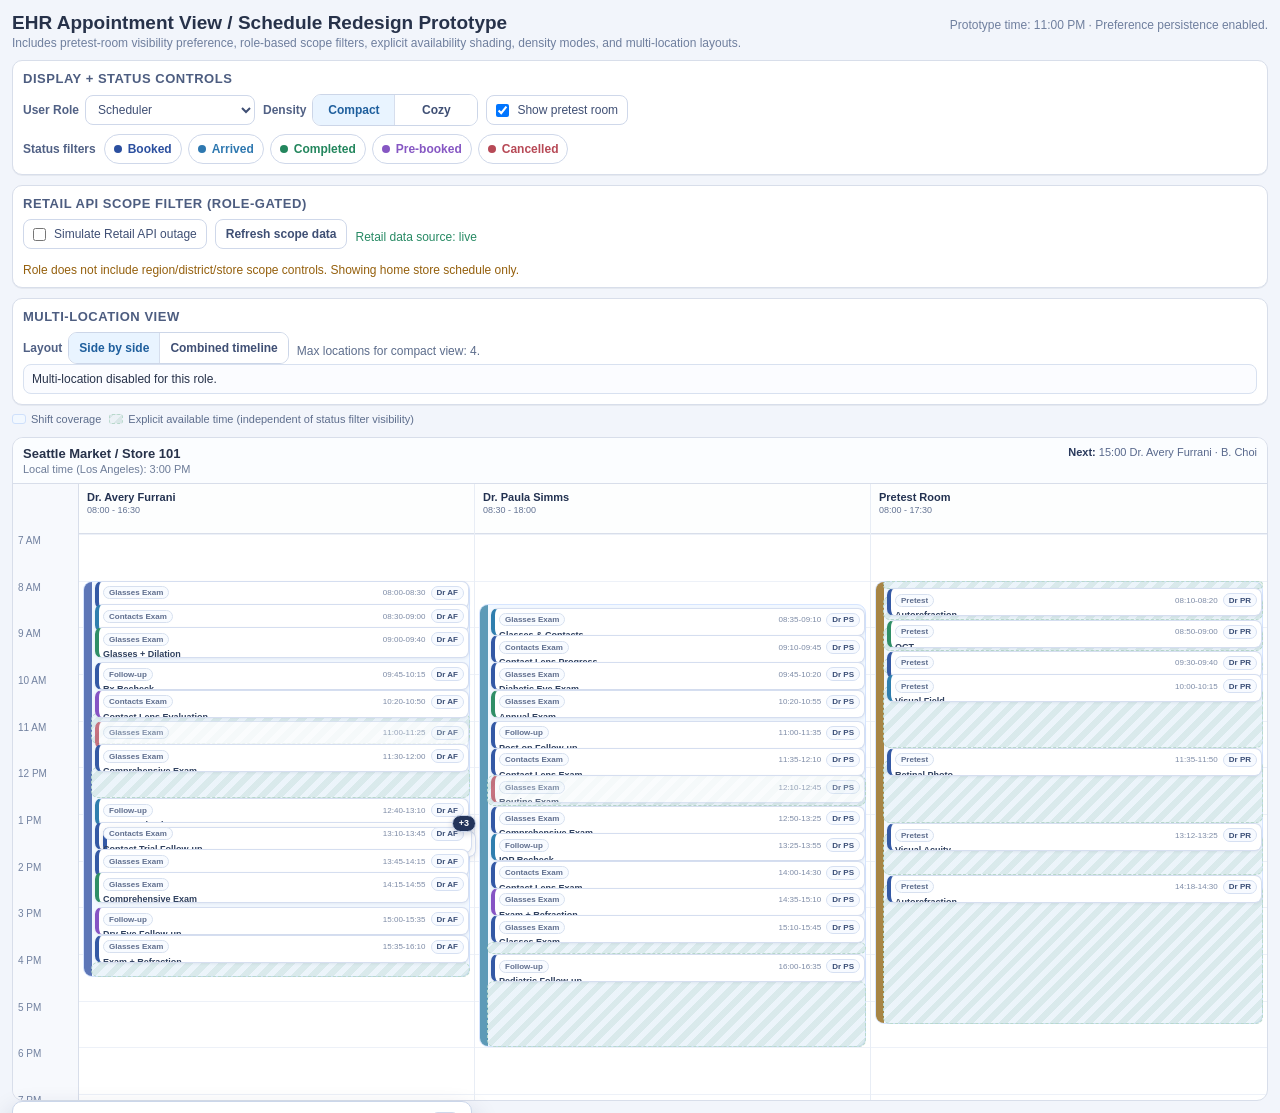
==== commit 68db1ca5: "Enhance appointment cards and same-slot collision layout Co-authored-by: wyethmendoza <wyethmendoza@" ====
--- a/provider-schedule-brief-prototype.html
+++ b/provider-schedule-brief-prototype.html
@@ -498,6 +498,7 @@
       .appt .line-one small {
         font-size: 9px;
         color: #7d8ba6;
+        white-space: nowrap;
       }
 
       .appt .line-one .badge {
@@ -510,6 +511,27 @@
         font-weight: 700;
       }
 
+      .appt .line-one .right-metadata {
+        display: inline-flex;
+        align-items: center;
+        gap: 5px;
+      }
+
+      .appt .doctor-pill {
+        display: inline-flex;
+        align-items: center;
+        justify-content: center;
+        min-width: 20px;
+        height: 16px;
+        border-radius: 999px;
+        border: 1px solid #d6e0f2;
+        background: #f7faff;
+        color: #3b4f77;
+        font-size: 9px;
+        font-weight: 700;
+        padding: 0 5px;
+      }
+
       .appt h4 {
         margin: 3px 0 0;
         font-size: 10px;
@@ -527,6 +549,42 @@
         margin-top: 3px;
         font-size: 9px;
         color: #7483a3;
+        display: flex;
+        gap: 5px;
+        align-items: center;
+        flex-wrap: wrap;
+      }
+
+      .appt .status-tag {
+        display: inline-flex;
+        align-items: center;
+        border-radius: 999px;
+        padding: 1px 5px;
+        font-size: 8px;
+        line-height: 1.3;
+        font-weight: 700;
+        border: 1px solid #d7e0f1;
+        background: #f8fbff;
+      }
+
+      .appt .status-tag-booked {
+        color: #3055a0;
+      }
+
+      .appt .status-tag-arrived {
+        color: #2d78ad;
+      }
+
+      .appt .status-tag-completed {
+        color: #2f8e66;
+      }
+
+      .appt .status-tag-prebooked {
+        color: #7d4ec1;
+      }
+
+      .appt .status-tag-cancelled {
+        color: #b64957;
       }
 
       .appt .flag {
@@ -615,14 +673,36 @@
         font-size: 9px;
       }
 
+      .compact .appt {
+        padding: 4px;
+      }
+
       .compact .appt h4 {
         font-size: 9px;
       }
 
-      .compact .appt p,
-      .compact .appt .meta,
+      .compact .appt p {
+        font-size: 9px;
+      }
+
+      .compact .appt .meta {
+        font-size: 8px;
+        gap: 4px;
+      }
+
+      .compact .appt .line-one small,
+      .compact .appt .line-one .badge,
+      .compact .appt .doctor-pill {
+        font-size: 8px;
+      }
+
+      .compact .appt .doctor-pill {
+        min-width: 18px;
+        height: 14px;
+      }
+
       .compact .appt .flag {
-        display: none;
+        font-size: 7px;
       }
 
       .stack-popover-backdrop {
@@ -936,9 +1016,15 @@
         prebooked: "Pre-booked",
         cancelled: "Cancelled"
       };
+      const APPOINTMENT_TYPE_LABELS = {
+        glasses: "Glasses Exam",
+        contact: "Contacts Exam",
+        followup: "Follow-up",
+        pretest: "Pretest"
+      };
       const STATUS_PRIORITY = {
-        arrived: 0,
-        booked: 1,
+        booked: 0,
+        arrived: 1,
         prebooked: 2,
         completed: 3,
         cancelled: 4
@@ -1551,6 +1637,20 @@
         return Math.max(0, parseMinutes(end) - parseMinutes(start));
       }
 
+      function getDoctorInitials(doctorName) {
+        const cleaned = String(doctorName || "")
+          .replace(/^dr\.?\s+/i, "")
+          .trim();
+        if (!cleaned) {
+          return "DR";
+        }
+        const parts = cleaned.split(/\s+/).filter(Boolean);
+        if (parts.length === 1) {
+          return parts[0].slice(0, 2).toUpperCase();
+        }
+        return (parts[0][0] + parts[parts.length - 1][0]).toUpperCase();
+      }
+
       function sortByStackPriority(items) {
         return items.slice().sort((left, right) => {
           const leftPriority = STATUS_PRIORITY[left.status] ?? 99;
@@ -1589,27 +1689,35 @@
           });
       }
 
-      function getAppointmentCardHtml(item) {
+      function getAppointmentCardHtml(item, lane) {
+        const typeLabel = APPOINTMENT_TYPE_LABELS[item.type] || item.type;
+        const doctorInitials = getDoctorInitials(lane && lane.doctorName);
         return (
           '<div class="appt-inner">' +
           '<div class="line-one"><span class="badge">' +
-          item.type.toUpperCase() +
-          "</span><small>" +
+          escapeHtml(typeLabel) +
+          '</span><span class="right-metadata"><small>' +
           item.start +
           "-" +
           item.end +
-          "</small></div>" +
+          '</small><span class="doctor-pill" title="' +
+          escapeHtml(lane && lane.doctorName ? lane.doctorName : "Assigned doctor") +
+          '">Dr ' +
+          escapeHtml(doctorInitials) +
+          "</span></span></div>" +
           "<h4>" +
           escapeHtml(item.title) +
           "</h4>" +
           "<p>" +
           escapeHtml(item.patient) +
           "</p>" +
-          '<div class="meta">' +
+          '<div class="meta"><span class="status-tag status-tag-' +
+          item.status +
+          '">' +
           STATUS_LABELS[item.status] +
-          " · " +
+          "</span><span>" +
           escapeHtml(item.room) +
-          "</div>" +
+          "</span></div>" +
           (item.flag ? '<span class="flag">' + escapeHtml(item.flag.toUpperCase()) + "</span>" : "") +
           "</div>"
         );
@@ -2173,25 +2281,42 @@
         const visibleAppointments = lane.appointments.filter((item) => !!state.statusVisibility[item.status]);
         const appointmentGroups = groupAppointmentsByExactSlot(visibleAppointments);
         appointmentGroups.forEach((group) => {
-          const topAppointment = group.appointments[0];
+          const groupAppointments = group.appointments;
+          const topAppointment = groupAppointments[0];
           const start = parseMinutes(topAppointment.start);
           const end = parseMinutes(topAppointment.end);
           const top = minuteToTop(start, cfg);
           const height = Math.max(minuteToTop(end, cfg) - top, cfg.minCardHeight);
+
+          if (groupAppointments.length === 2) {
+            groupAppointments.forEach((appointment, index) => {
+              const sideCard = document.createElement("section");
+              sideCard.className = "appt status-" + appointment.status + " type-" + appointment.type;
+              sideCard.style.top = top + "px";
+              sideCard.style.height = height + "px";
+              sideCard.style.width = "calc(50% - 13px)";
+              sideCard.style.left = index === 0 ? "16px" : "calc(50% + 3px)";
+              sideCard.style.right = "auto";
+              sideCard.innerHTML = getAppointmentCardHtml(appointment, lane);
+              body.appendChild(sideCard);
+            });
+            return;
+          }
+
           const card = document.createElement("section");
           card.className = "appt status-" + topAppointment.status + " type-" + topAppointment.type;
           card.style.top = top + "px";
           card.style.height = height + "px";
-          card.innerHTML = getAppointmentCardHtml(topAppointment);
-
-          if (group.appointments.length > 1) {
+          card.innerHTML = getAppointmentCardHtml(topAppointment, lane);
+
+          if (groupAppointments.length > 2) {
             card.classList.add("is-stack");
             const stackId = lane.laneId + "::" + group.slotKey;
             card.dataset.stackId = stackId;
 
-            const maxVisibleLayers = Math.min(group.appointments.length - 1, 3);
+            const maxVisibleLayers = Math.min(groupAppointments.length - 1, 3);
             for (let depth = maxVisibleLayers; depth >= 1; depth -= 1) {
-              const layerSource = group.appointments[Math.min(depth, group.appointments.length - 1)];
+              const layerSource = groupAppointments[Math.min(depth, groupAppointments.length - 1)];
               const offset = depth * 4;
               const layer = document.createElement("div");
               layer.className = "stack-layer status-" + layerSource.status + " type-" + layerSource.type;
@@ -2204,12 +2329,12 @@
 
             const badge = document.createElement("span");
             badge.className = "stack-count-badge";
-            badge.textContent = "+" + group.appointments.length;
+            badge.textContent = "+" + groupAppointments.length;
             card.appendChild(badge);
 
             card.addEventListener("click", (event) => {
               event.stopPropagation();
-              openStackPopover(stackId, group.appointments, lane, store, isCombined);
+              openStackPopover(stackId, groupAppointments, lane, store, isCombined);
             });
           }
 
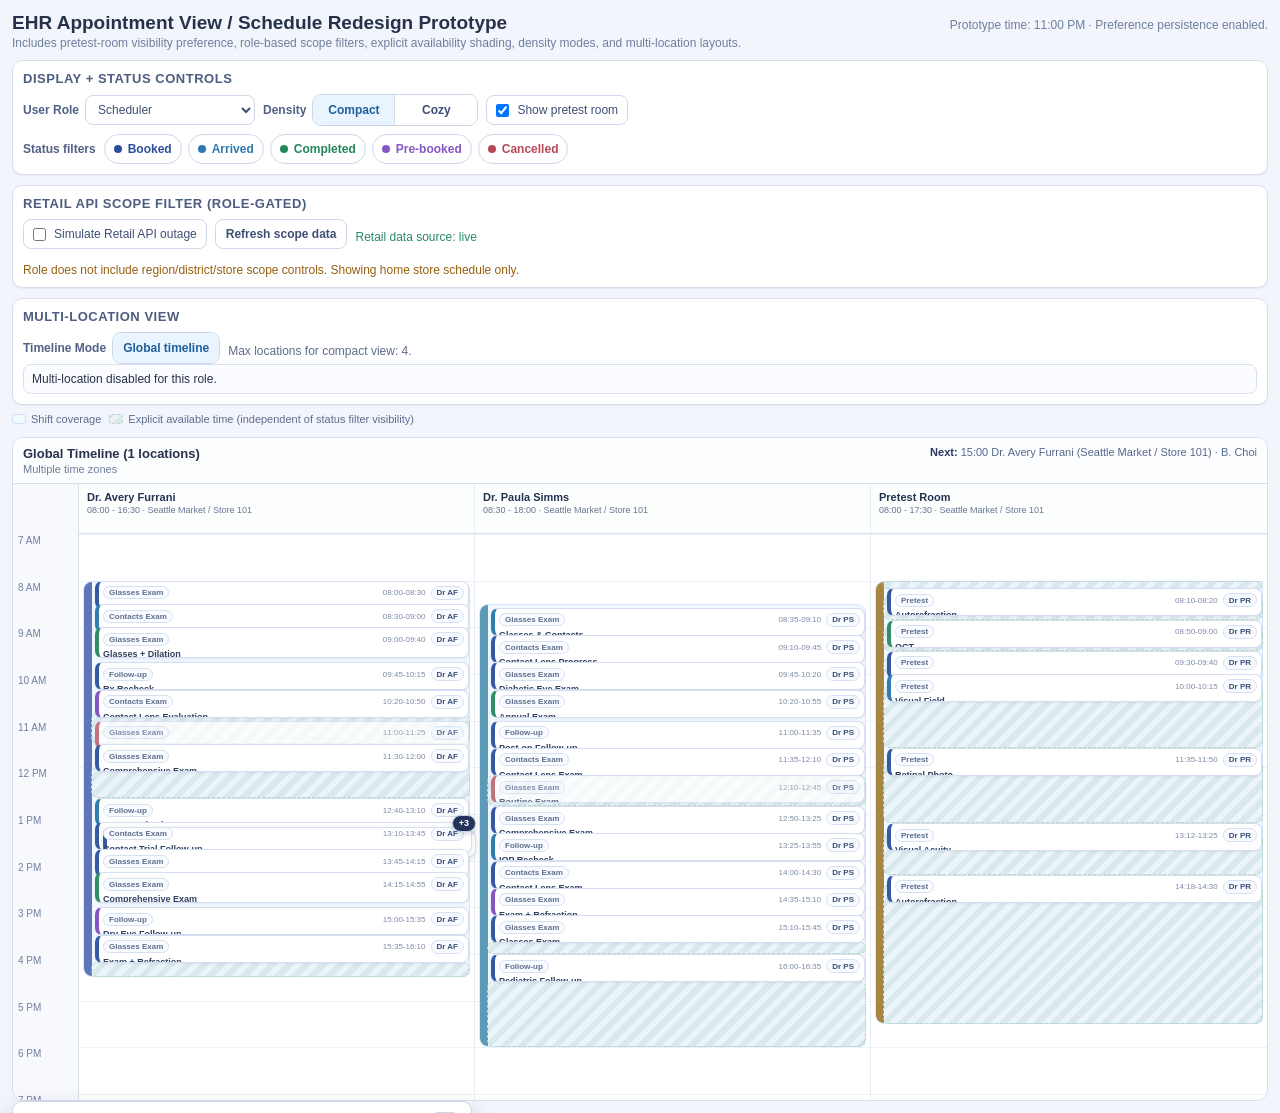
==== commit 1162dbe4: "Switch schedule to a single global timeline axis Co-authored-by: wyethmendoza <wyethmendoza@users.no" ====
--- a/provider-schedule-brief-prototype.html
+++ b/provider-schedule-brief-prototype.html
@@ -932,13 +932,12 @@
         <h2>Multi-Location View</h2>
         <div class="row">
           <div class="field">
-            <label>Layout</label>
+            <label>Timeline Mode</label>
             <div class="segmented" id="layoutToggle">
-              <button type="button" data-layout="side-by-side">Side by side</button>
-              <button type="button" data-layout="combined">Combined timeline</button>
+              <button type="button" data-layout="combined">Global timeline</button>
             </div>
           </div>
-          <span class="scope-note" id="multiLocationCapMessage"></span>
+          <span class="scope-note" id="multiLocationCapMessage">All selected lanes share one timeline axis.</span>
         </div>
         <div class="locations-list" id="multiLocationList"></div>
       </section>
@@ -1383,7 +1382,7 @@
           prebooked: true,
           cancelled: true
         }),
-        layout: loadJson(STORAGE_KEYS.layout, "side-by-side"),
+        layout: "combined",
         selectedRegionId: loadJson(STORAGE_KEYS.selectedRegionId, ""),
         selectedDistrictId: loadJson(STORAGE_KEYS.selectedDistrictId, ""),
         selectedStoreId: loadJson(STORAGE_KEYS.selectedStoreId, ""),
@@ -2071,7 +2070,7 @@
         closeStackPopover();
         refs.scheduleGrid.innerHTML = "";
         refs.emptyState.hidden = true;
-        refs.scheduleGrid.classList.toggle("side-by-side", state.layout === "side-by-side");
+        refs.scheduleGrid.classList.remove("side-by-side");
 
         const storesToRender = resolveStoresToRender();
         if (!storesToRender.length) {
@@ -2080,17 +2079,9 @@
           return;
         }
 
-        if (state.layout === "combined") {
-          const combinedStore = buildCombinedStore(storesToRender);
-          const boardNode = buildStoreBoard(combinedStore, true);
-          refs.scheduleGrid.appendChild(boardNode);
-          return;
-        }
-
-        storesToRender.forEach((store) => {
-          const boardNode = buildStoreBoard(store, false);
-          refs.scheduleGrid.appendChild(boardNode);
-        });
+        const combinedStore = buildCombinedStore(storesToRender);
+        const boardNode = buildStoreBoard(combinedStore, true);
+        refs.scheduleGrid.appendChild(boardNode);
       }
 
       function resolveStoresToRender() {
@@ -2143,9 +2134,24 @@
             });
           });
         });
+        lanes.sort((left, right) => {
+          const locationCompare = (left.locationTag || "").localeCompare(right.locationTag || "");
+          if (locationCompare !== 0) {
+            return locationCompare;
+          }
+          if (left.laneType !== right.laneType) {
+            if (left.laneType === "pretest") {
+              return 1;
+            }
+            if (right.laneType === "pretest") {
+              return -1;
+            }
+          }
+          return left.doctorName.localeCompare(right.doctorName);
+        });
         return {
           storeId: "combined",
-          storeName: "Combined Timeline (" + stores.length + " locations)",
+          storeName: "Global Timeline (" + stores.length + " locations)",
           timeZone: "",
           lanes: lanes
         };
@@ -2589,6 +2595,7 @@
       }
 
       async function init() {
+        saveJson(STORAGE_KEYS.layout, "combined");
         bindEvents();
         await refreshRetailData();
       }
